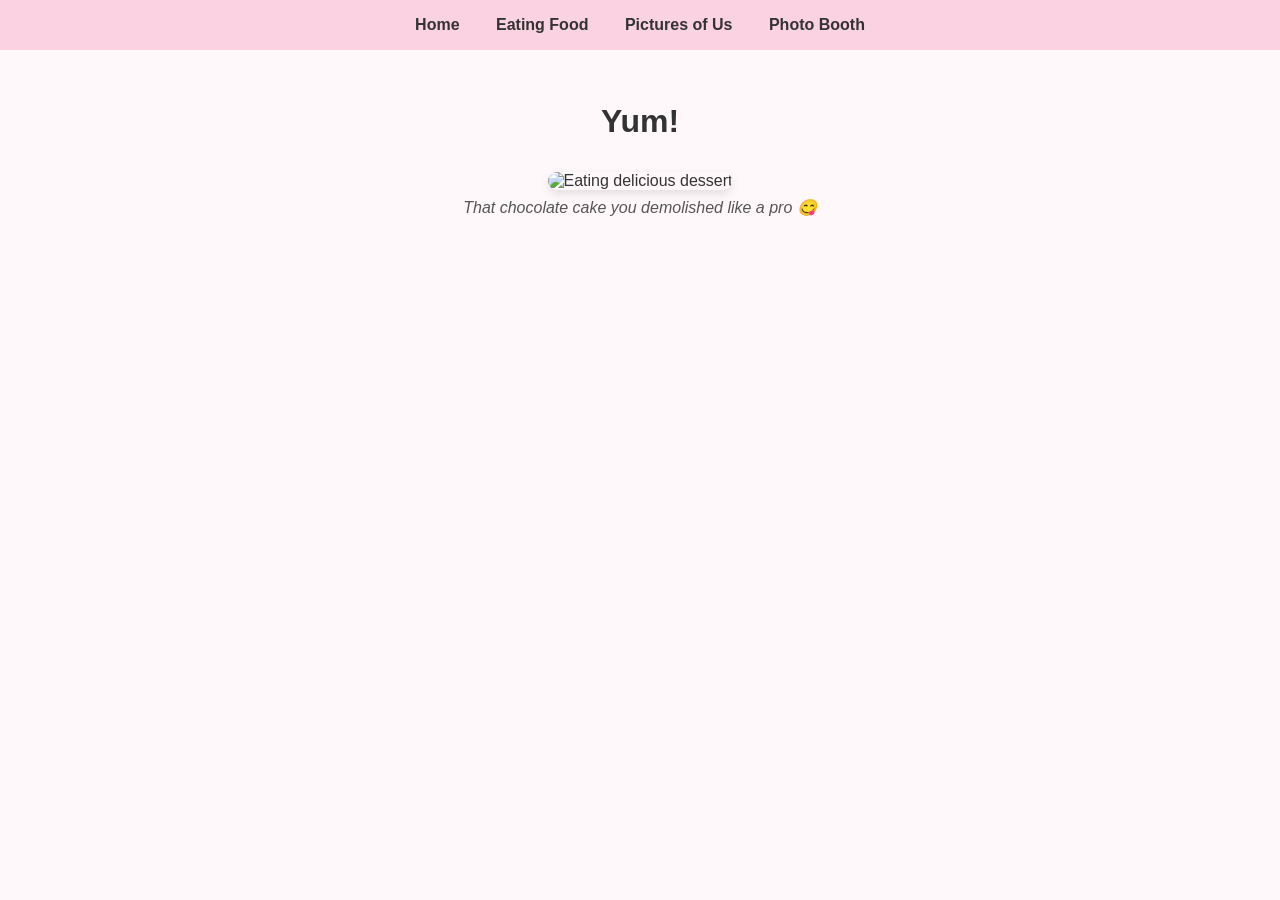
==== eating-food.html @ 68b21d27 "Create eating-food.html" ====
<!DOCTYPE html>
<html lang="en">
<head>
  <meta charset="UTF-8" />
  <title>Eating Food 🍰</title>
  <link rel="stylesheet" href="style.css" />
</head>
<body>
  <nav>
    <a href="index.html">Home</a>
    <a href="eating-food.html">Eating Food</a>
    <a href="pictures-us.html">Pictures of Us</a>
    <a href="photo-booth.html">Photo Booth</a>
  </nav>

  <main>
    <h1>Yum!</h1>
    <figure>
      <img src="food1.jpg" alt="Eating delicious dessert" />
      <figcaption>
        That chocolate cake you demolished like a pro 😋
      </figcaption>
    </figure>
    <!-- Add more <figure> blocks as you like -->
  </main>
</body>
</html>
---- style.css ----
/* style.css */
body {
  margin: 0;
  padding: 0;
  font-family: 'Segoe UI', Tahoma, Geneva, Verdana, sans-serif;
  text-align: center;
  background: #FFF8FB;
  color: #333;
}
nav {
  background: #FAD2E1;
  padding: 1em 0;
}
nav a {
  margin: 0 1em;
  color: #333;
  text-decoration: none;
  font-weight: bold;
}
nav a:hover {
  text-decoration: underline;
}
main {
  padding: 2em;
}
img {
  max-width: 90%;
  height: auto;
  border-radius: 12px;
  box-shadow: 0 4px 10px rgba(0,0,0,0.1);
}
figure {
  margin: 2em auto;
  width: 80%;
}
figcaption {
  margin-top: 0.5em;
  font-style: italic;
  color: #555;
}
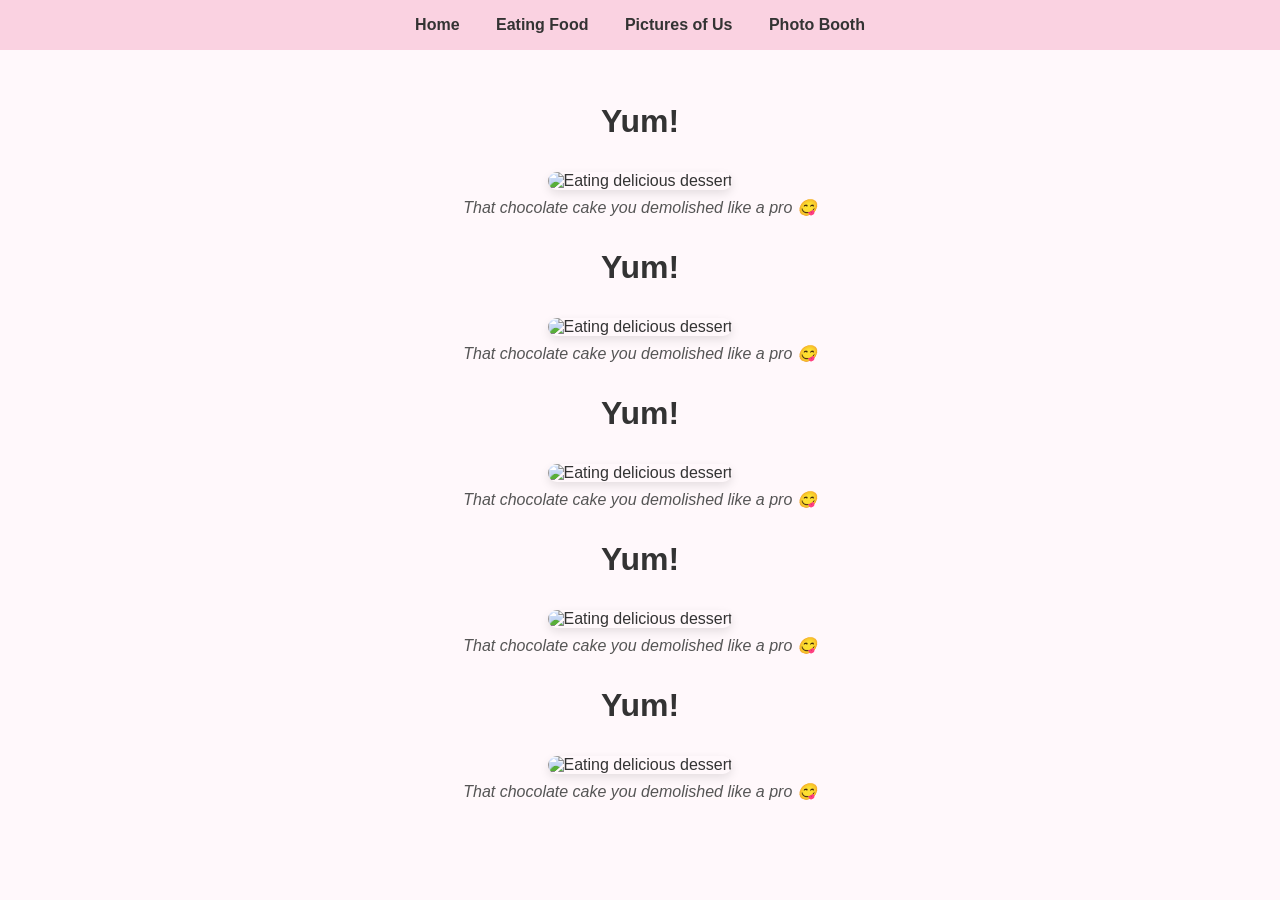
==== commit 284ddaa2: "Update eating-food.html" ====
--- a/eating-food.html
+++ b/eating-food.html
@@ -21,6 +21,34 @@
         That chocolate cake you demolished like a pro 😋
       </figcaption>
     </figure>
+     <h1>Yum!</h1>
+    <figure>
+      <img src="food2.jpg" alt="Eating delicious dessert" />
+      <figcaption>
+        That chocolate cake you demolished like a pro 😋
+      </figcaption>
+    </figure>
+     <h1>Yum!</h1>
+    <figure>
+      <img src="food3.jpg" alt="Eating delicious dessert" />
+      <figcaption>
+        That chocolate cake you demolished like a pro 😋
+      </figcaption>
+    </figure>
+     <h1>Yum!</h1>
+    <figure>
+      <img src="food4.jpg" alt="Eating delicious dessert" />
+      <figcaption>
+        That chocolate cake you demolished like a pro 😋
+      </figcaption>
+    </figure>
+     <h1>Yum!</h1>
+    <figure>
+      <img src="food5.jpg" alt="Eating delicious dessert" />
+      <figcaption>
+        That chocolate cake you demolished like a pro 😋
+      </figcaption>
+    </figure>
     <!-- Add more <figure> blocks as you like -->
   </main>
 </body>
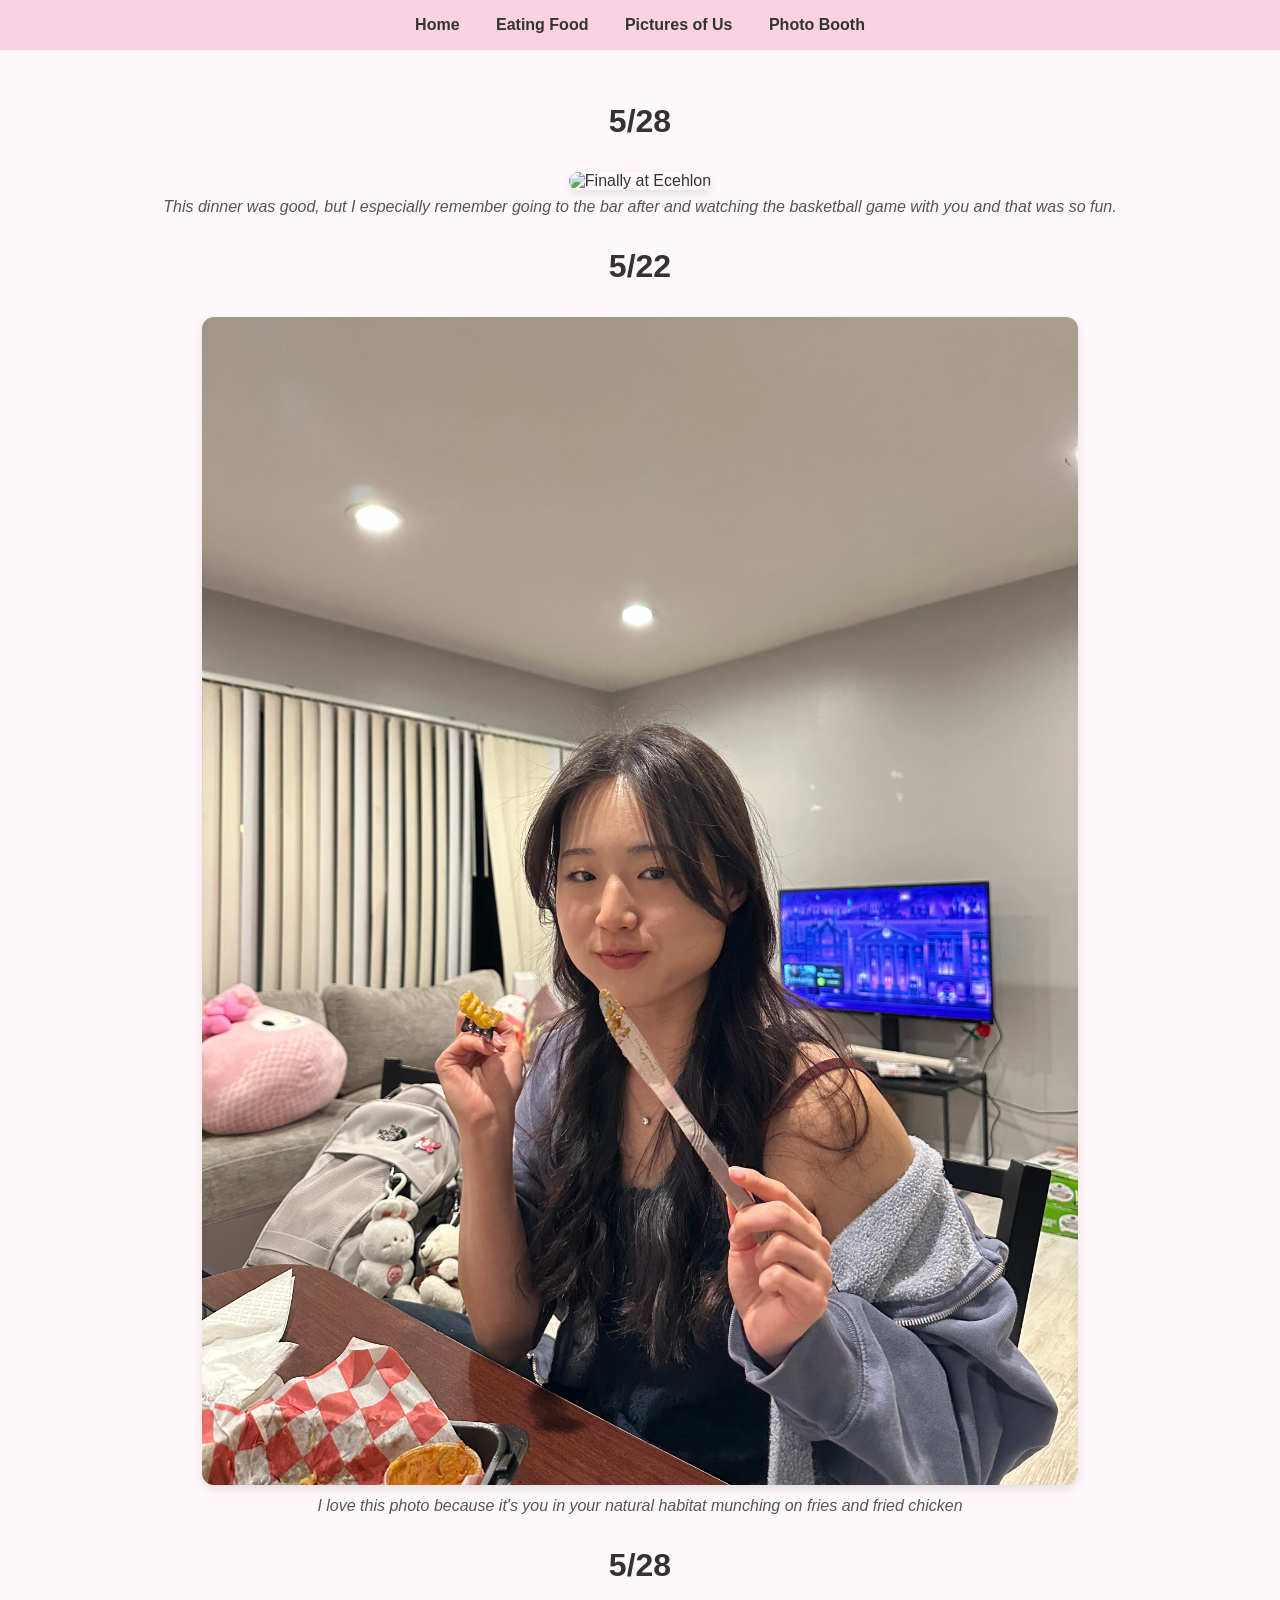
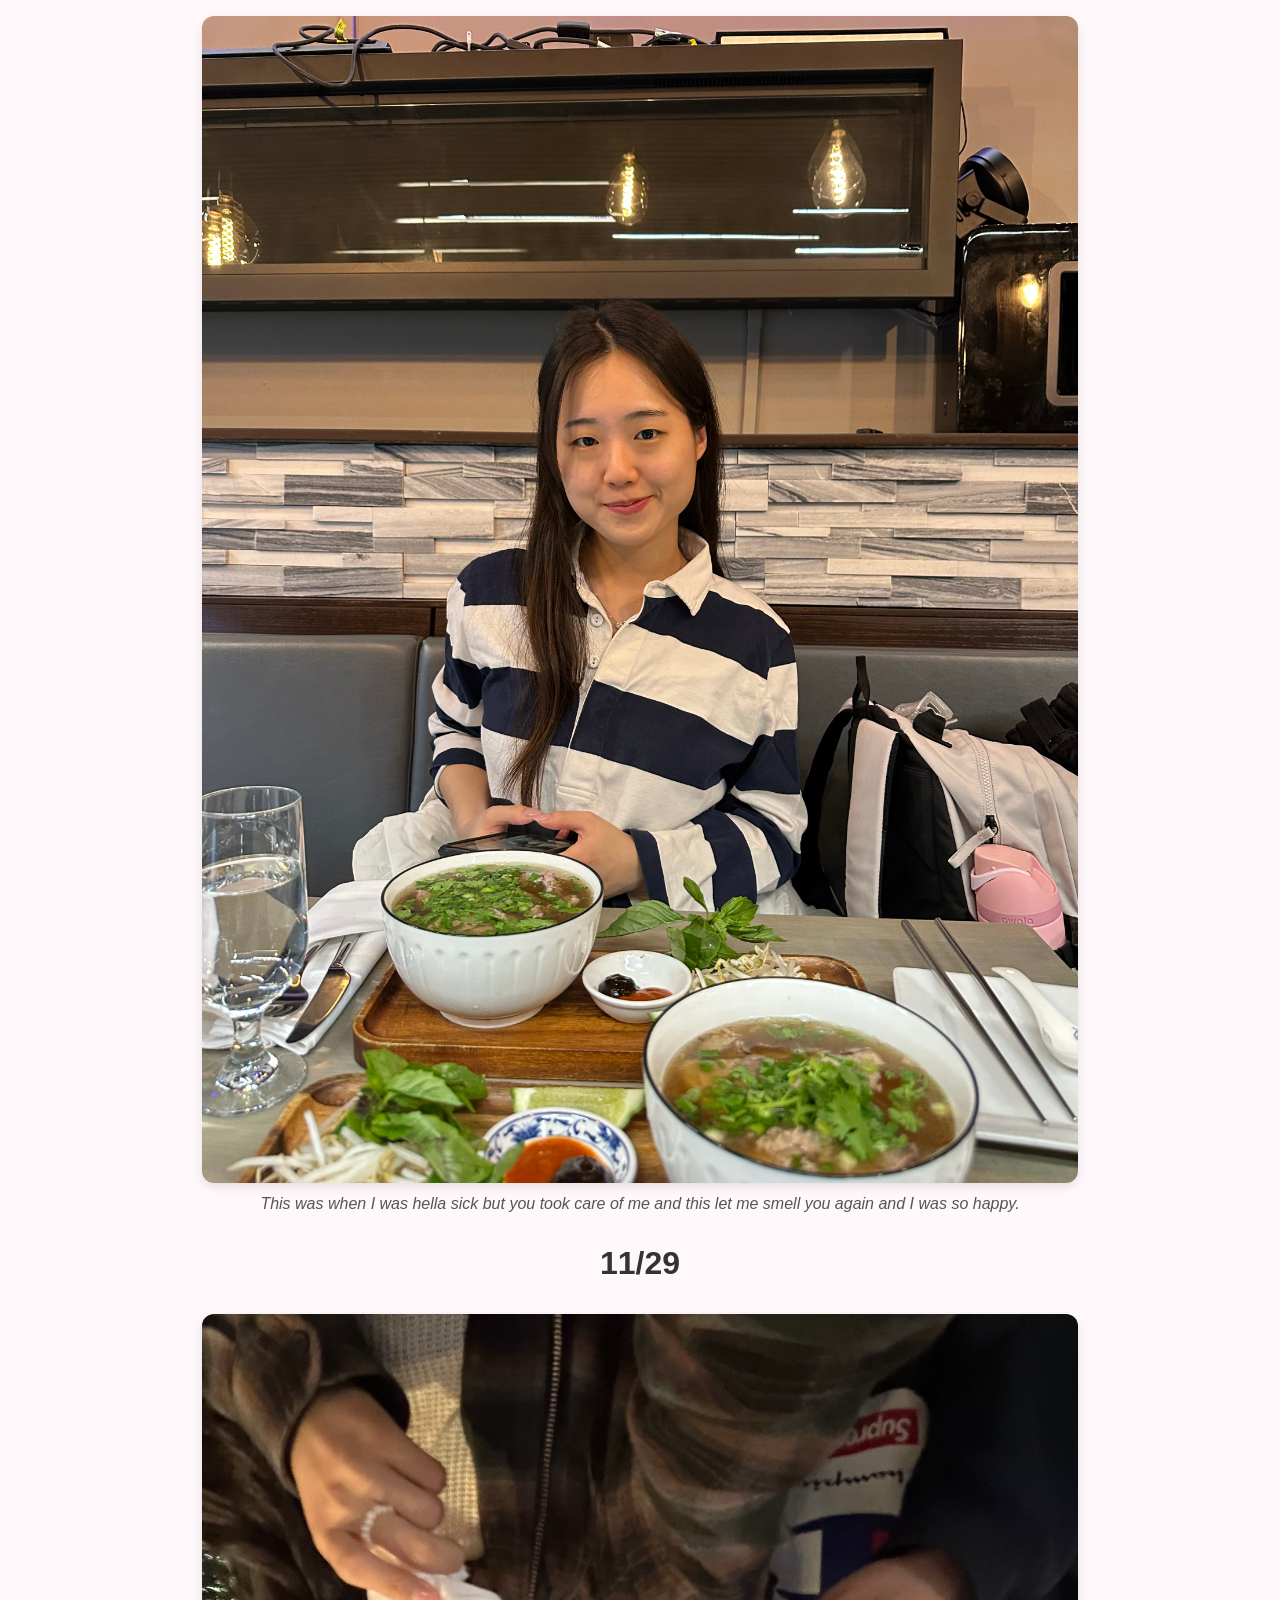
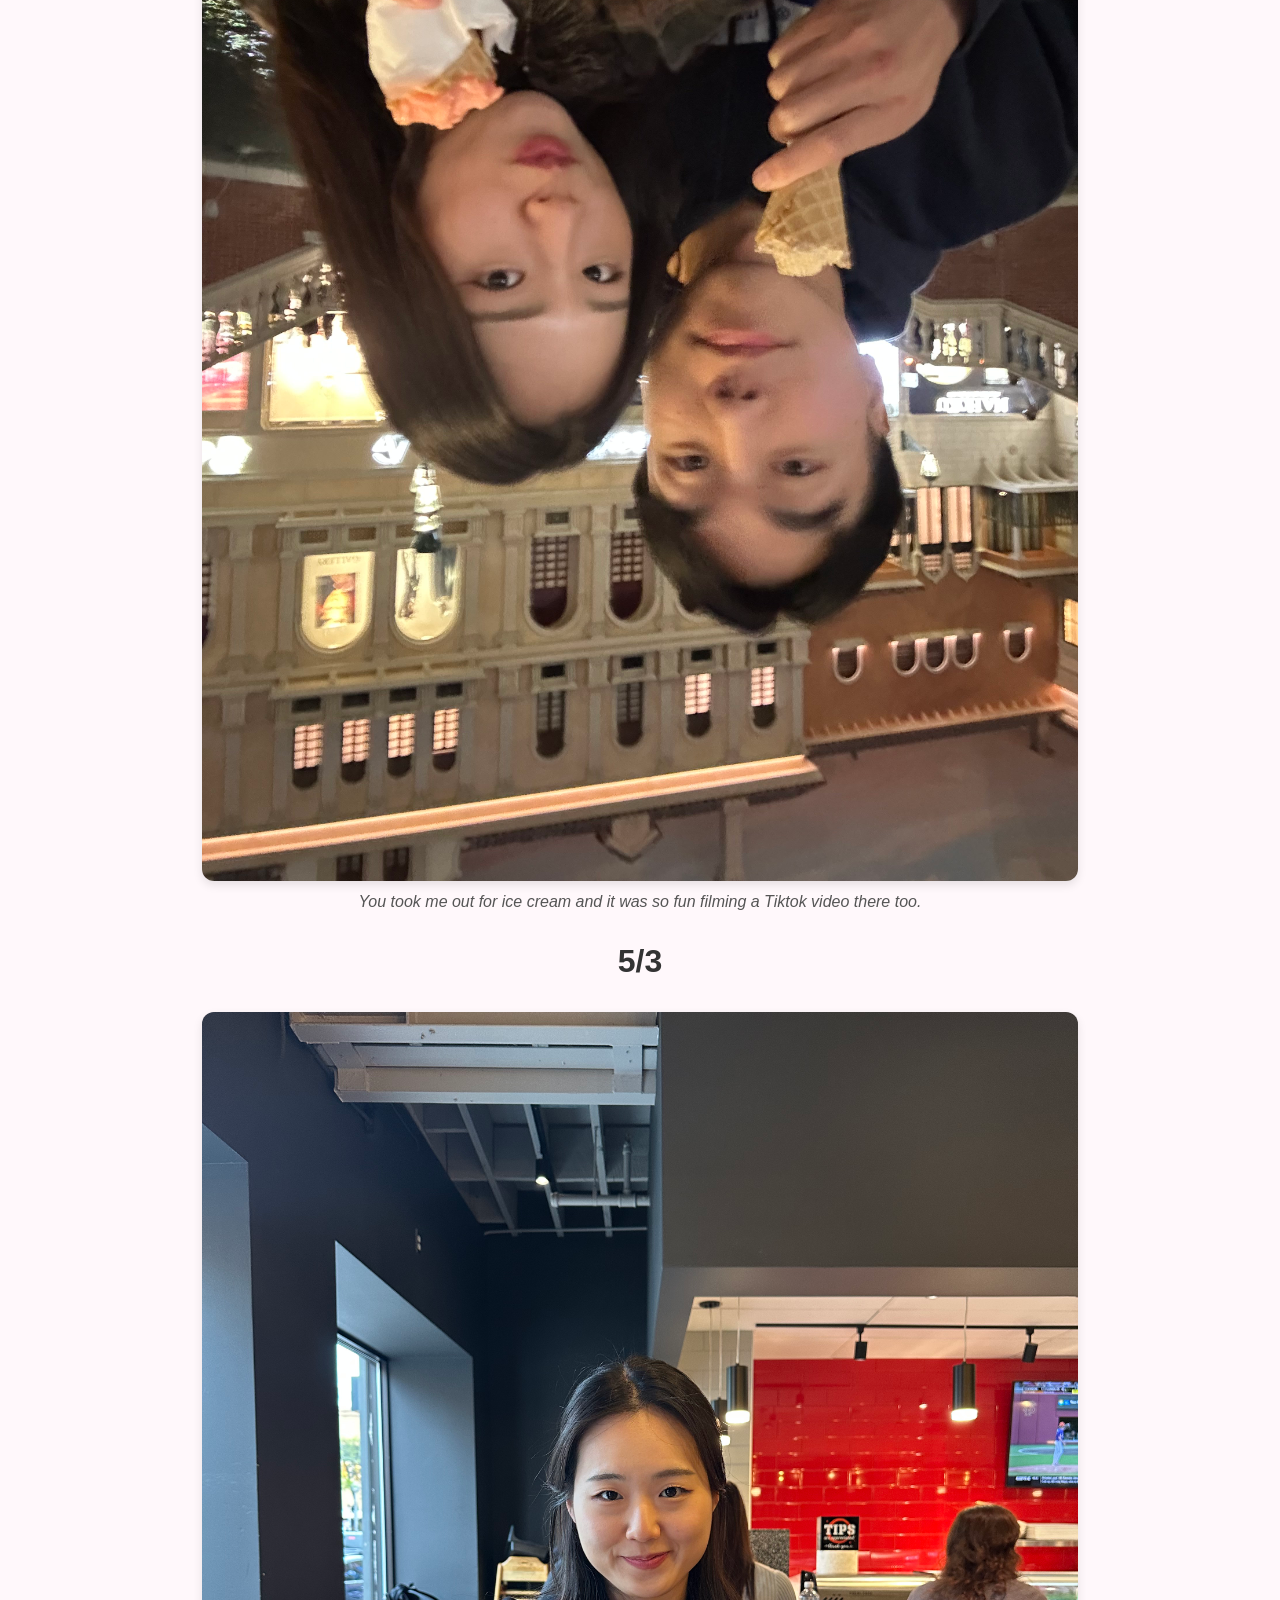
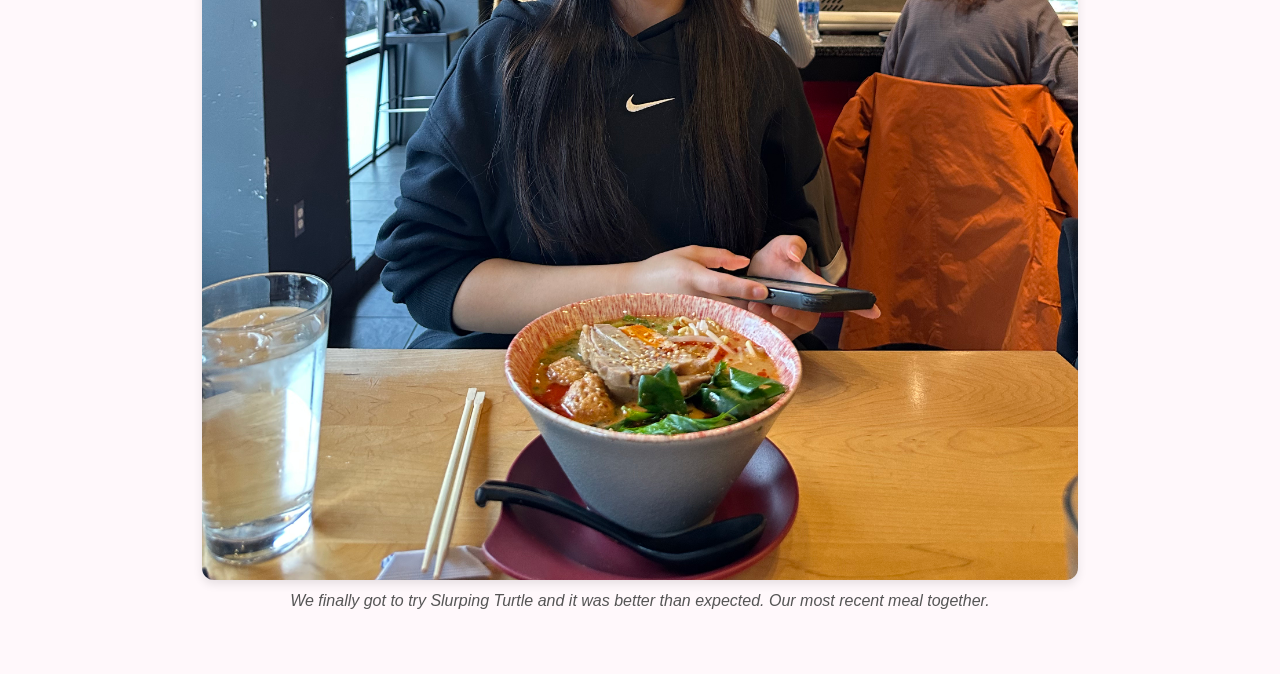
==== commit a92a12a6: "Update eating-food.html" ====
--- a/eating-food.html
+++ b/eating-food.html
@@ -14,39 +14,39 @@
   </nav>
 
   <main>
-    <h1>Yum!</h1>
+    <h1>5/28</h1>
     <figure>
-      <img src="food1.jpg" alt="Eating delicious dessert" />
+      <img src="food15.jpg" alt="Finally at Ecehlon" />
       <figcaption>
-        That chocolate cake you demolished like a pro 😋
+        This dinner was good, but I especially remember going to the bar after and watching the basketball game with you and that was so fun. 
       </figcaption>
     </figure>
-     <h1>Yum!</h1>
+     <h1>5/22</h1>
     <figure>
-      <img src="food2.jpg" alt="Eating delicious dessert" />
+      <img src="food2.jpg" alt="Late night chicken" />
       <figcaption>
-        That chocolate cake you demolished like a pro 😋
+        I love this photo because it's you in your natural habitat munching on fries and fried chicken
       </figcaption>
     </figure>
-     <h1>Yum!</h1>
+     <h1>5/28</h1>
     <figure>
-      <img src="food3.jpg" alt="Eating delicious dessert" />
+      <img src="food4.jpg" alt="Brunch Pho" />
       <figcaption>
-        That chocolate cake you demolished like a pro 😋
+        This was when I was hella sick but you took care of me and this let me smell you again and I was so happy.
       </figcaption>
     </figure>
-     <h1>Yum!</h1>
+     <h1>11/29</h1>
     <figure>
-      <img src="food4.jpg" alt="Eating delicious dessert" />
+      <img src="food7.jpg" alt="2 desserts" />
       <figcaption>
-        That chocolate cake you demolished like a pro 😋
+        You took me out for ice cream and it was so fun filming a Tiktok video there too.
       </figcaption>
     </figure>
-     <h1>Yum!</h1>
+     <h1>5/3</h1>
     <figure>
-      <img src="food5.jpg" alt="Eating delicious dessert" />
+      <img src="food17.jpg" alt="Slurping Turtle" />
       <figcaption>
-        That chocolate cake you demolished like a pro 😋
+        We finally got to try Slurping Turtle and it was better than expected. Our most recent meal together.
       </figcaption>
     </figure>
     <!-- Add more <figure> blocks as you like -->
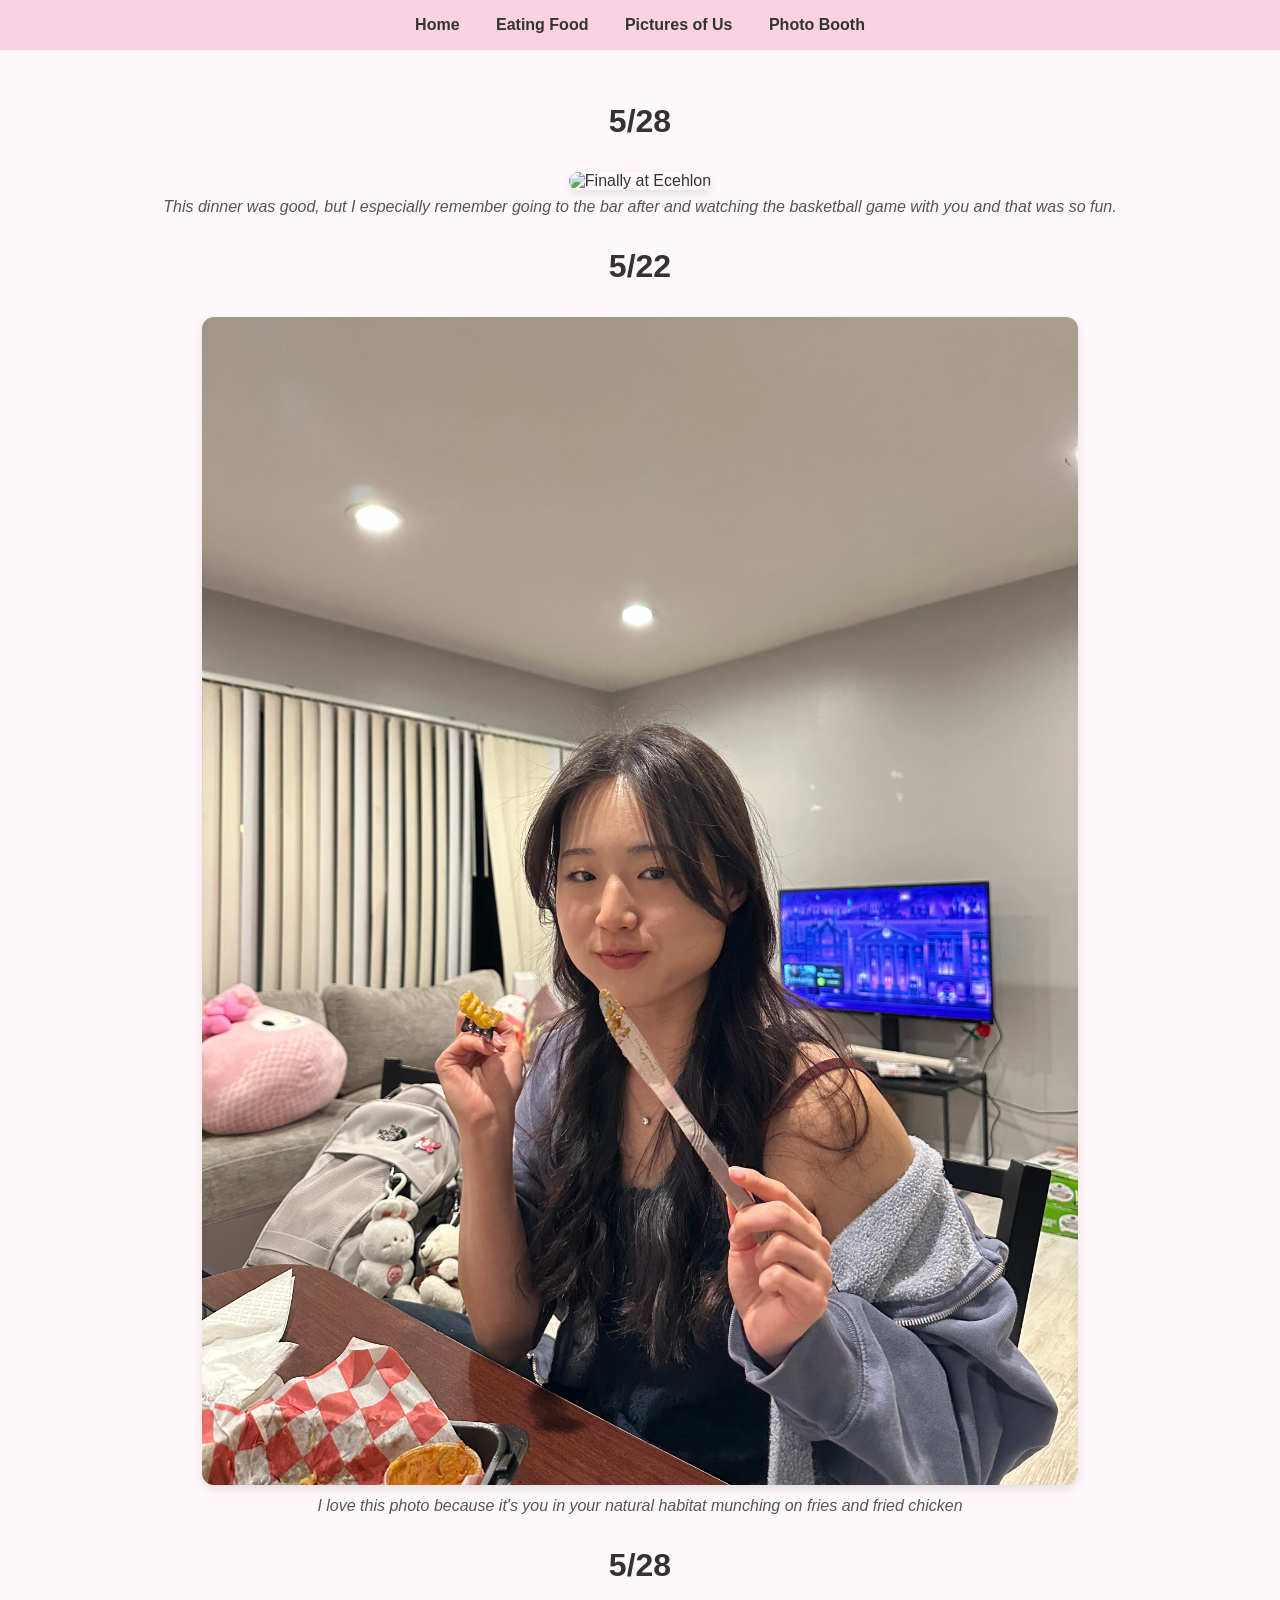
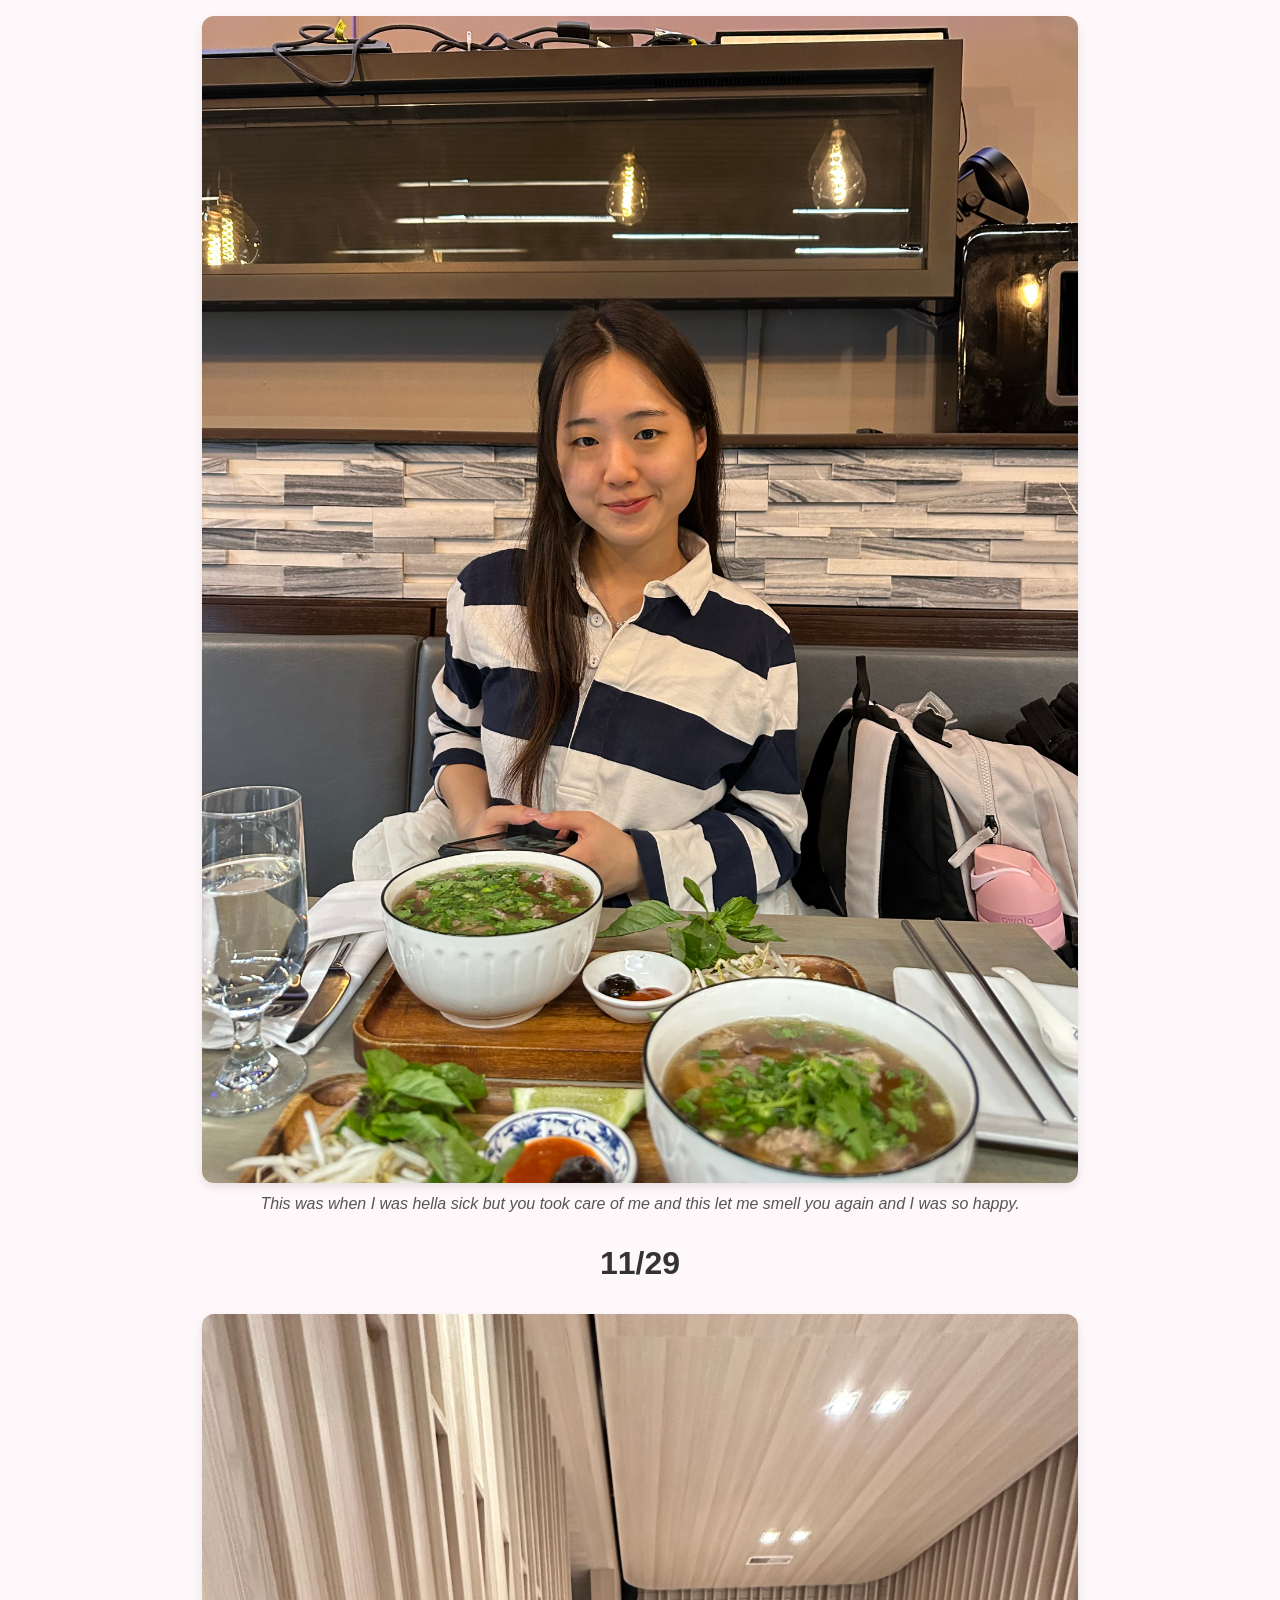
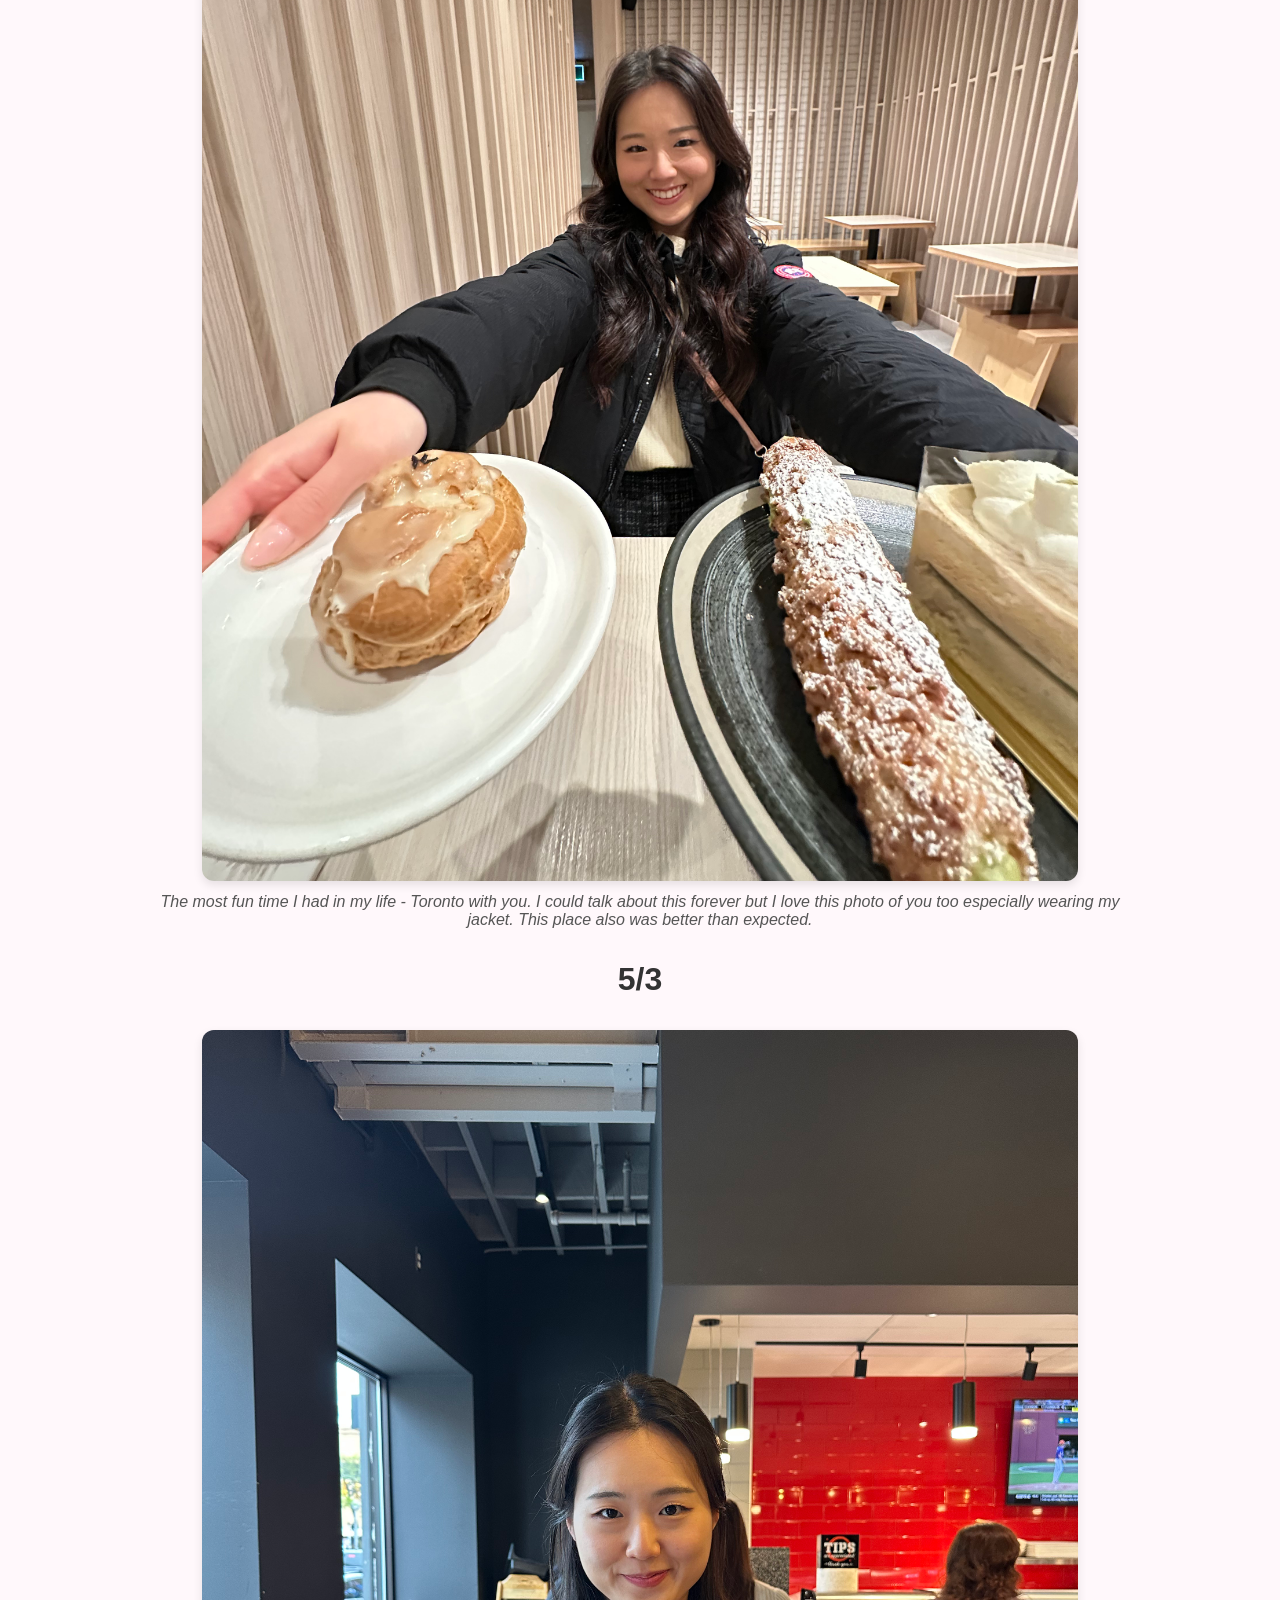
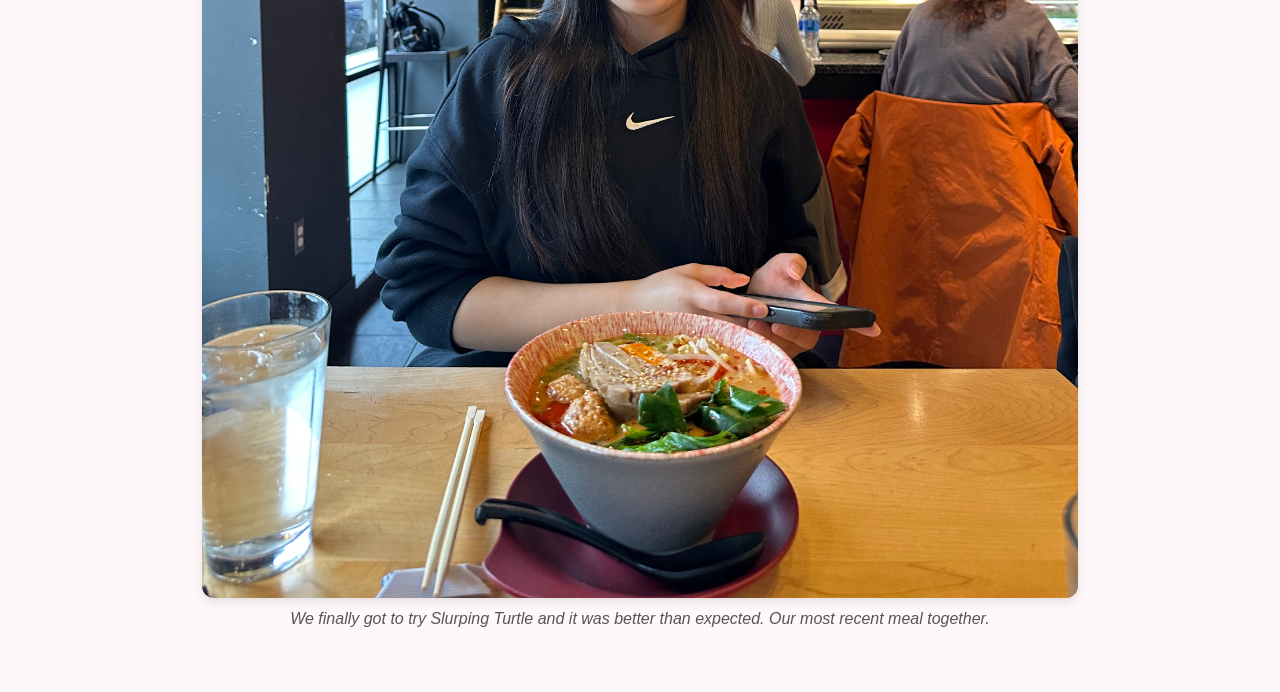
==== commit 59ac6006: "Update eating-food.html" ====
--- a/eating-food.html
+++ b/eating-food.html
@@ -37,9 +37,9 @@
     </figure>
      <h1>11/29</h1>
     <figure>
-      <img src="food7.jpg" alt="2 desserts" />
+      <img src="food10.jpg" alt="2 desserts" />
       <figcaption>
-        You took me out for ice cream and it was so fun filming a Tiktok video there too.
+        The most fun time I had in my life - Toronto with you. I could talk about this forever but I love this photo of you too especially wearing my jacket. This place also was better than expected.
       </figcaption>
     </figure>
      <h1>5/3</h1>
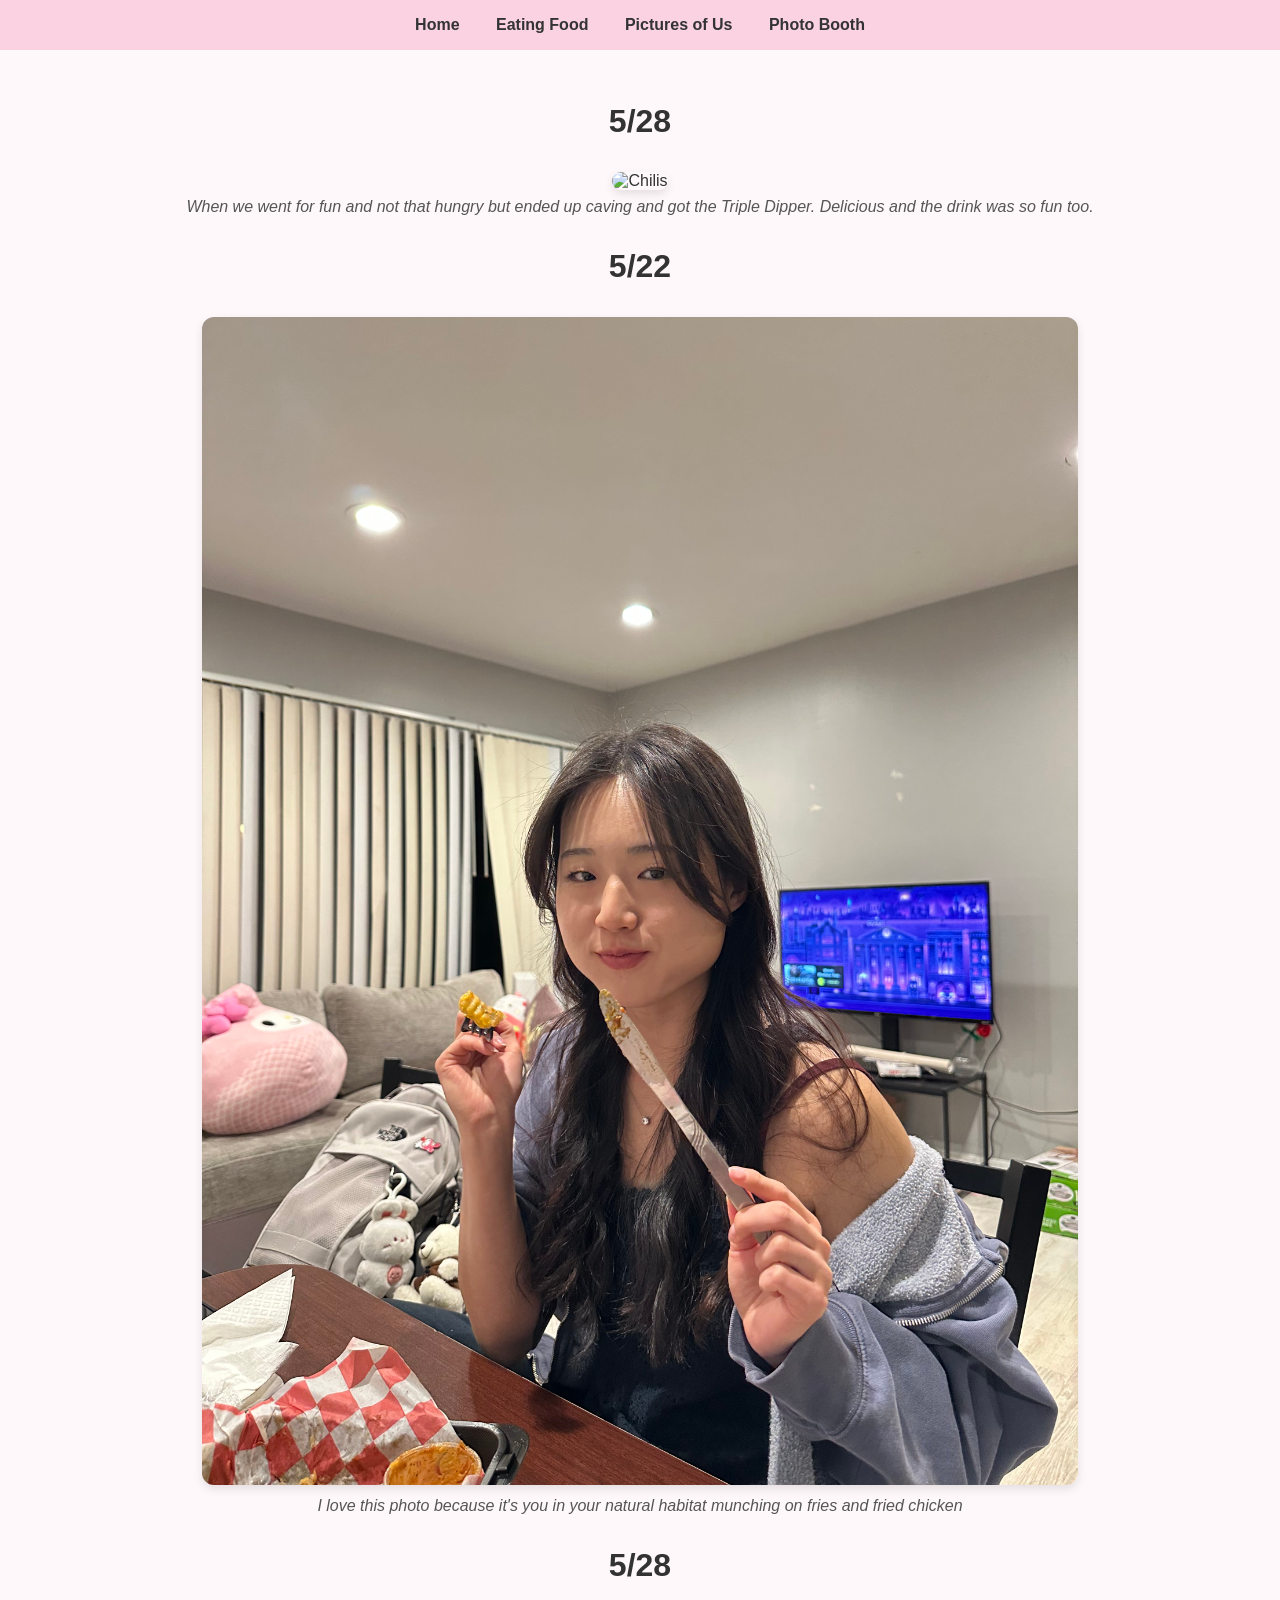
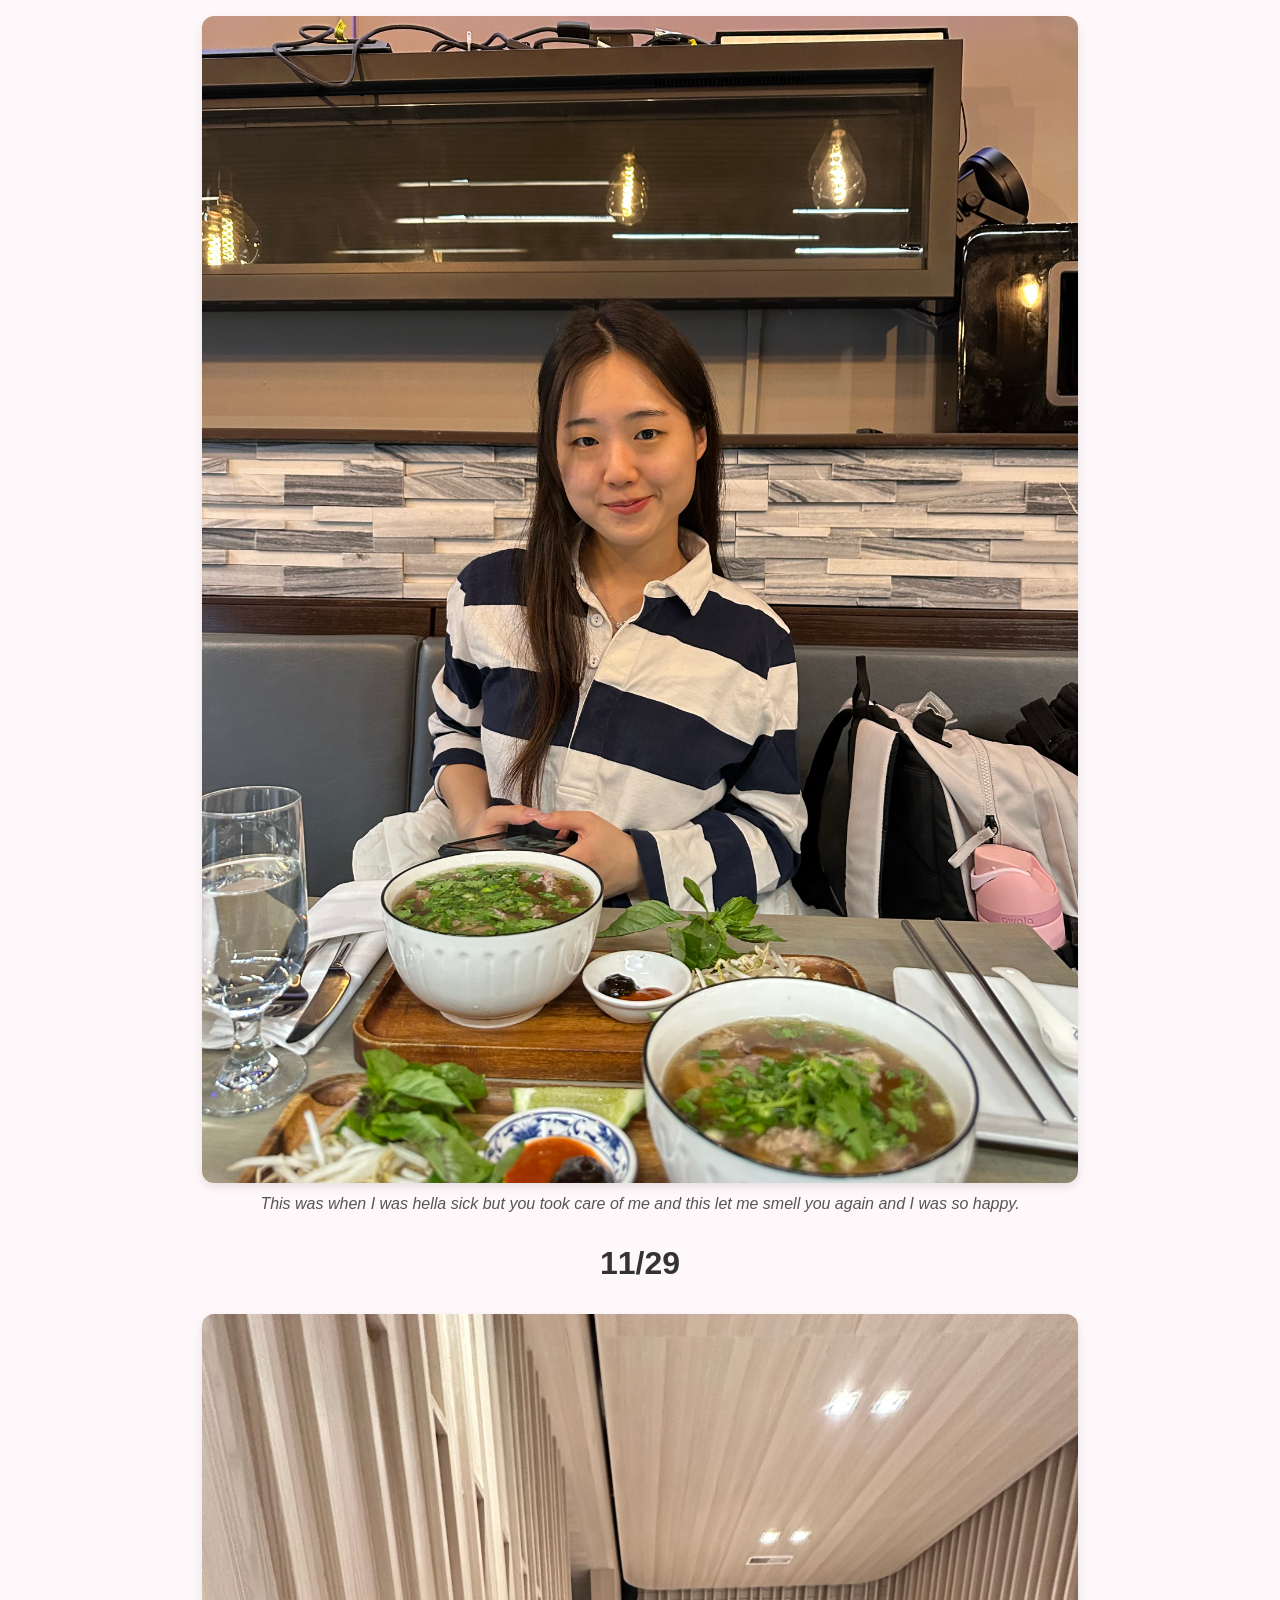
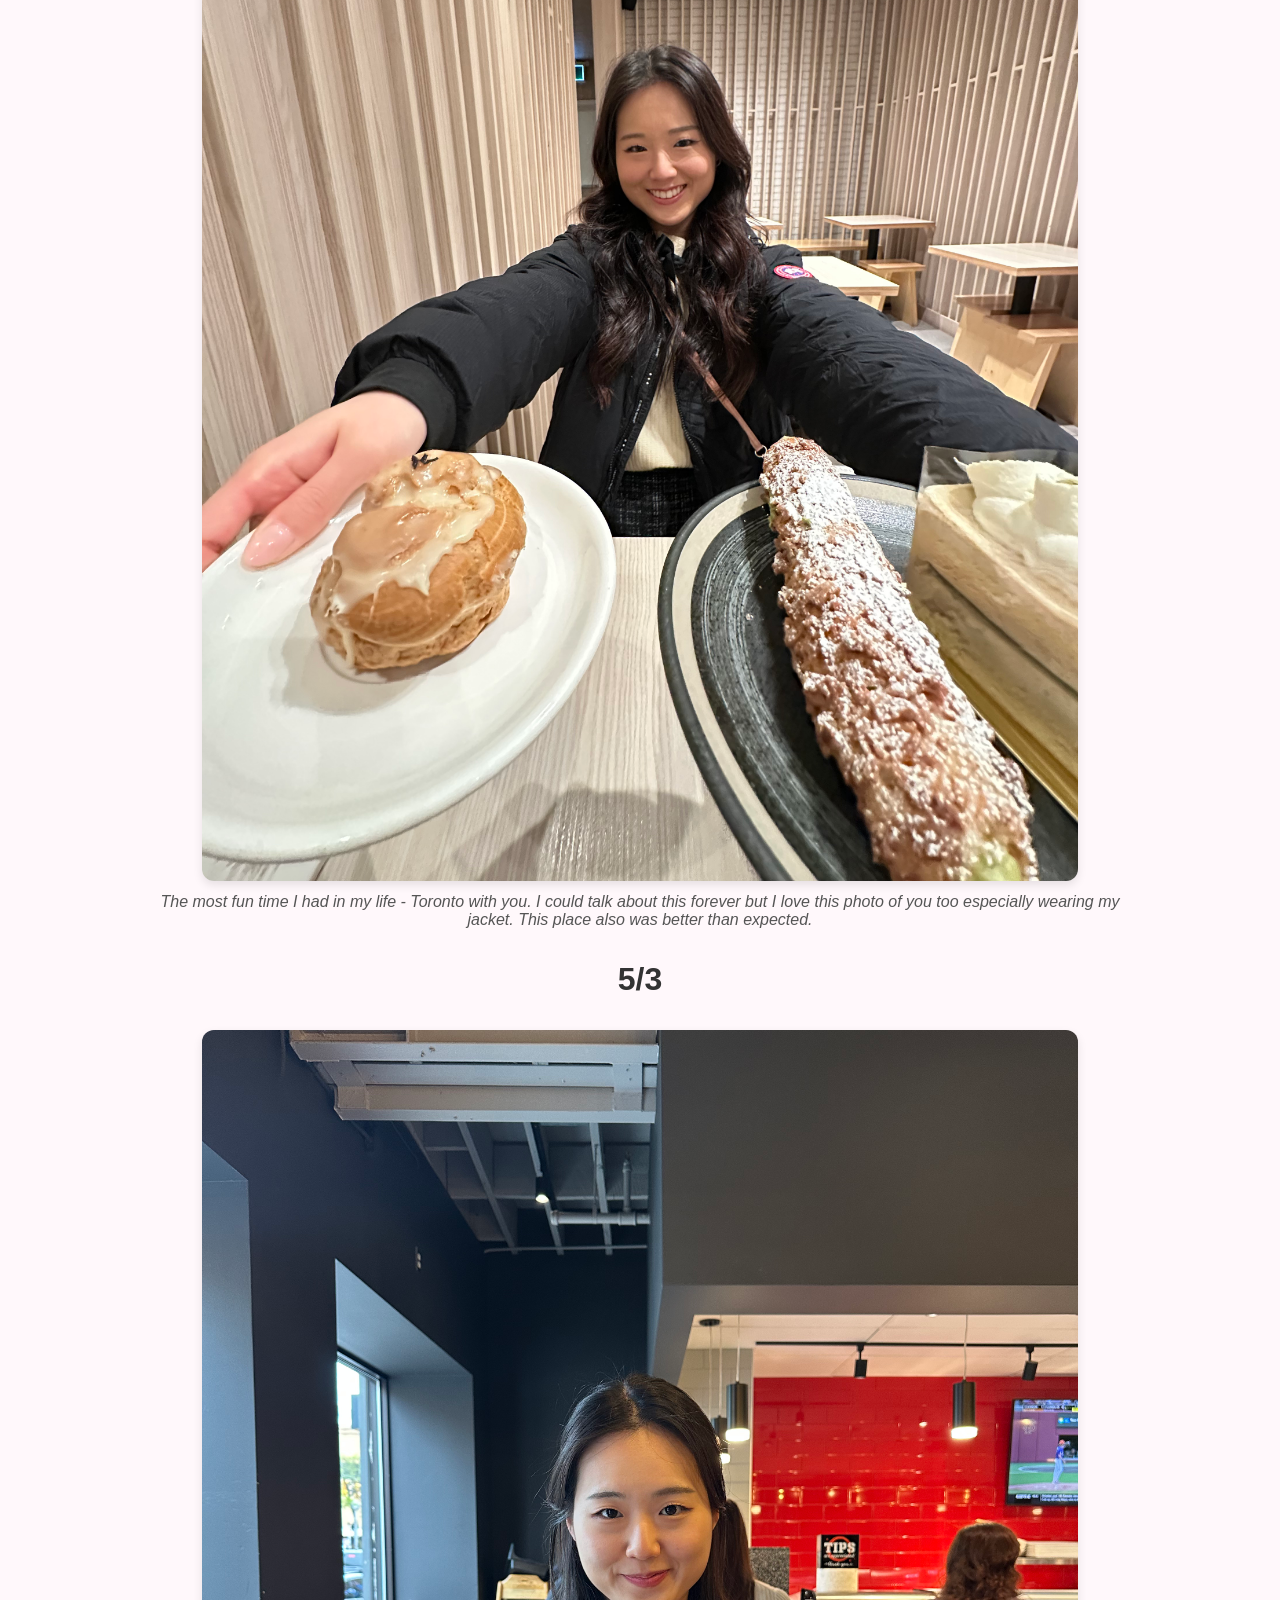
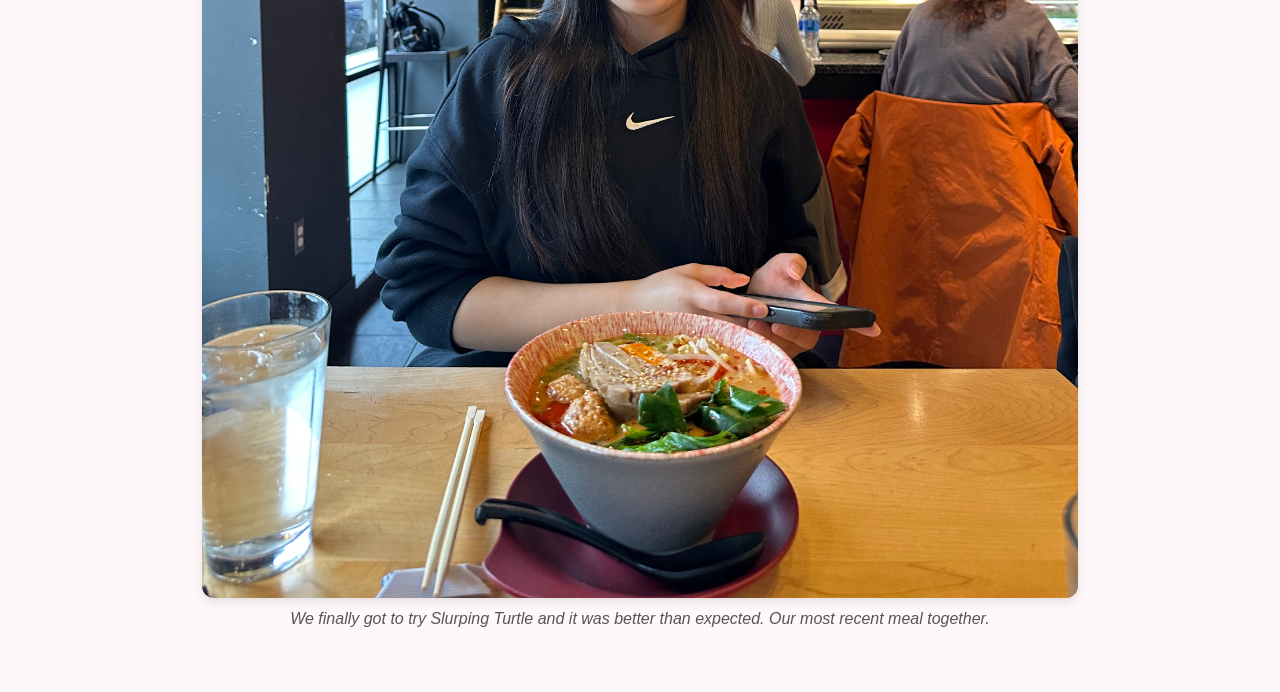
==== commit 933fdbc3: "Update eating-food.html" ====
--- a/eating-food.html
+++ b/eating-food.html
@@ -16,9 +16,9 @@
   <main>
     <h1>5/28</h1>
     <figure>
-      <img src="food15.jpg" alt="Finally at Ecehlon" />
+      <img src="food16.jpg" alt="Chilis" />
       <figcaption>
-        This dinner was good, but I especially remember going to the bar after and watching the basketball game with you and that was so fun. 
+        When we went for fun and not that hungry but ended up caving and got the Triple Dipper. Delicious and the drink was so fun too. 
       </figcaption>
     </figure>
      <h1>5/22</h1>
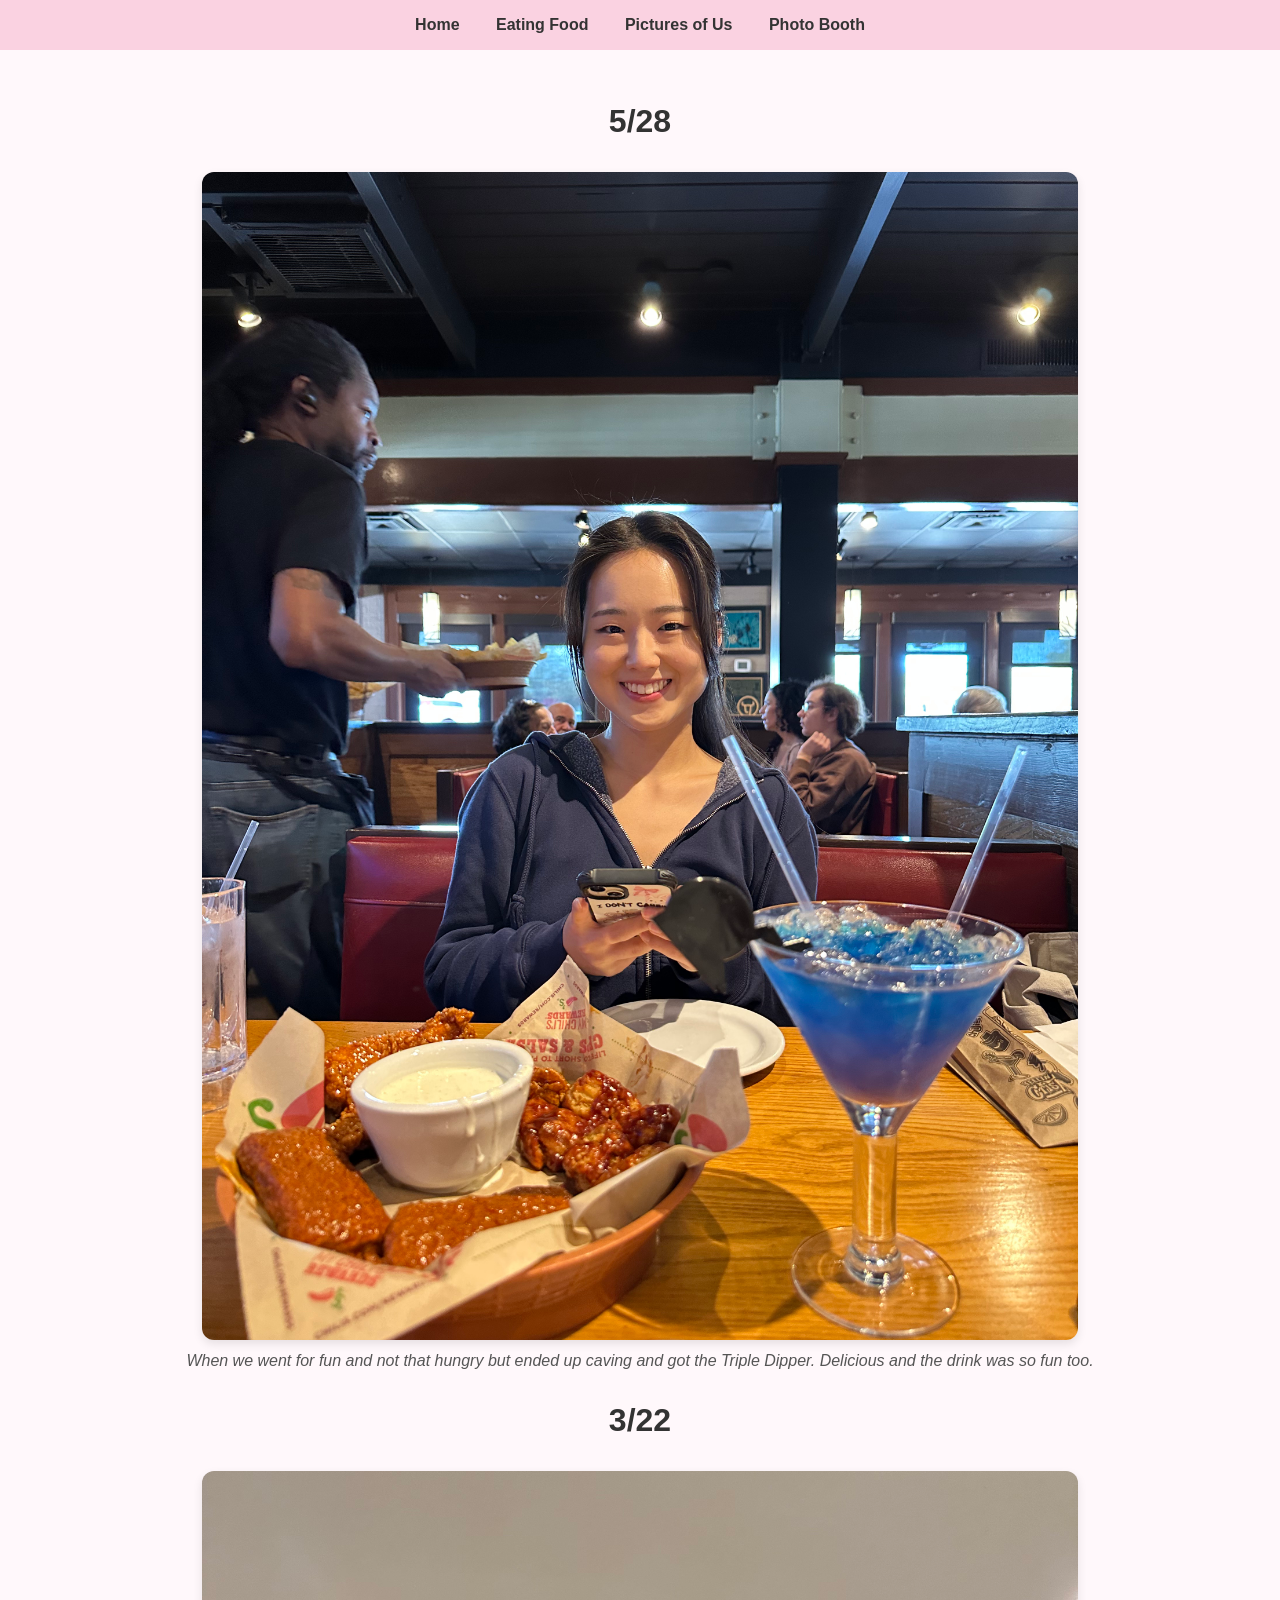
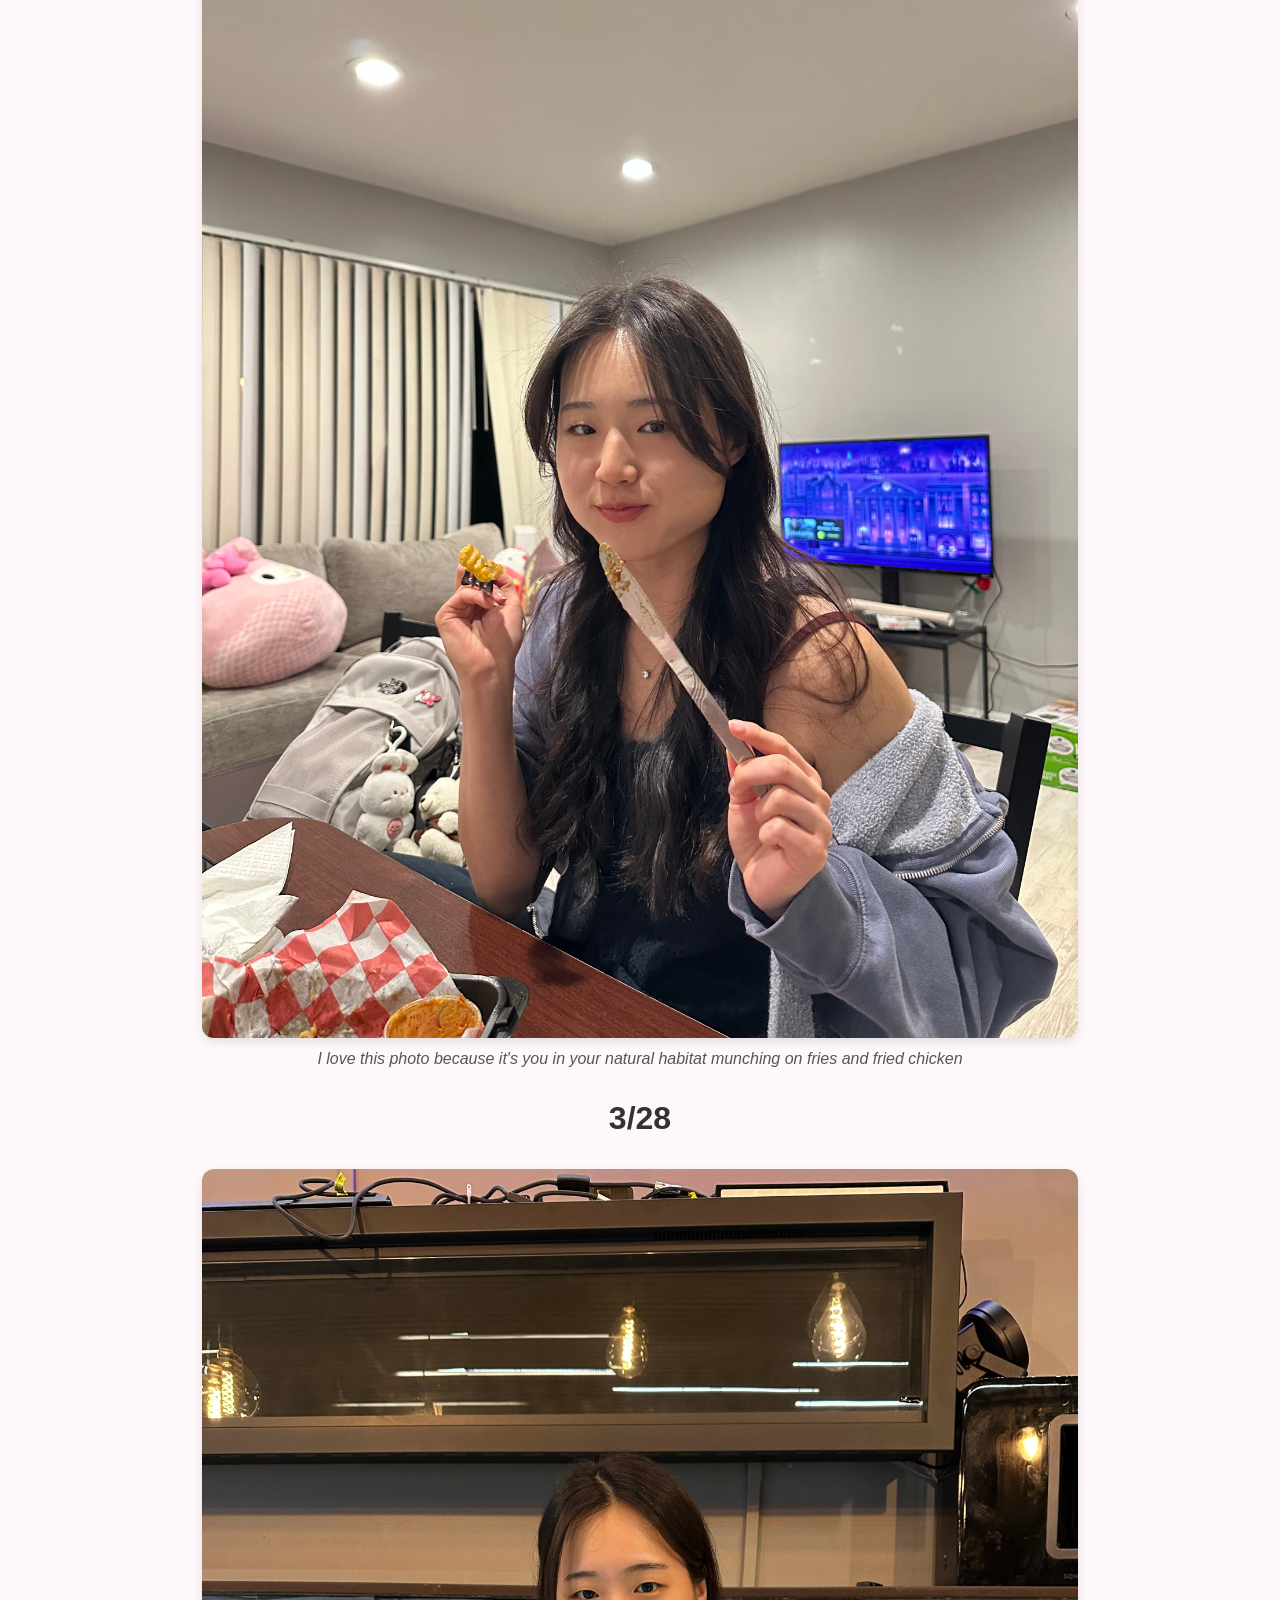
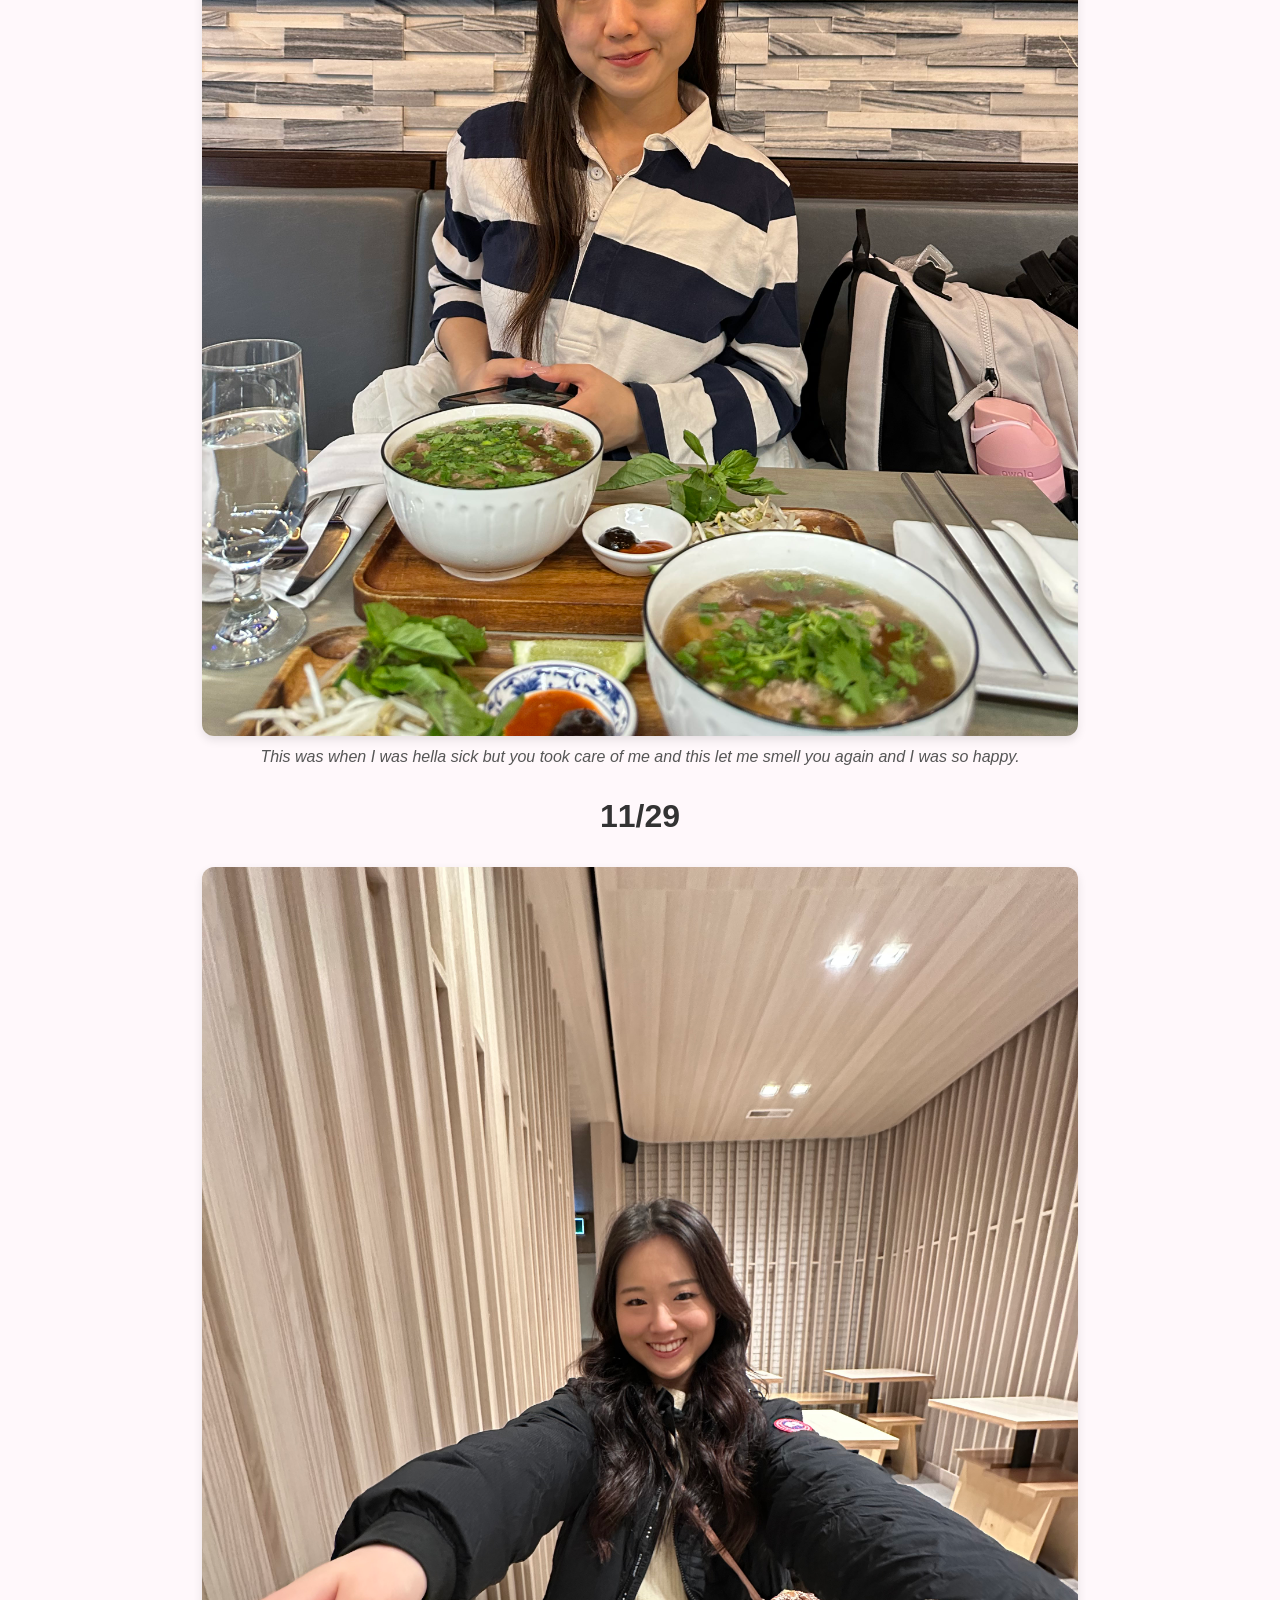
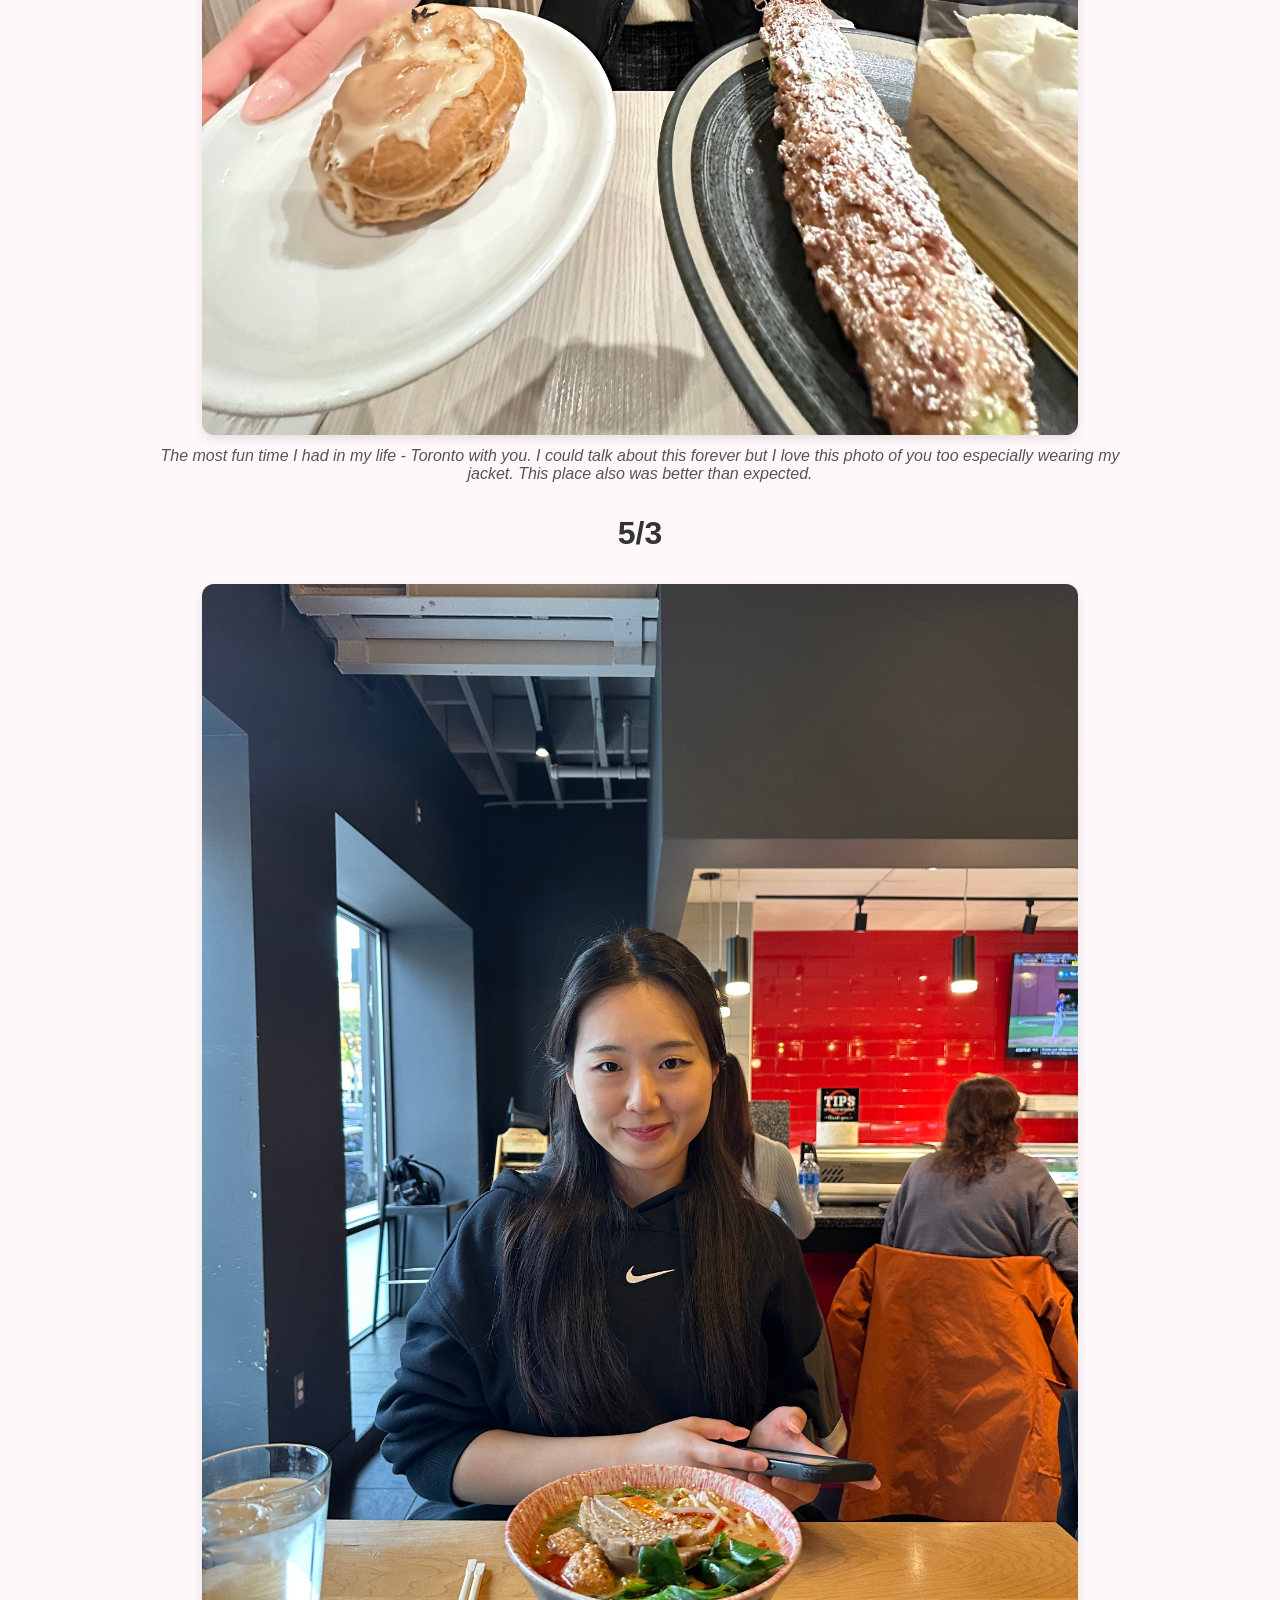
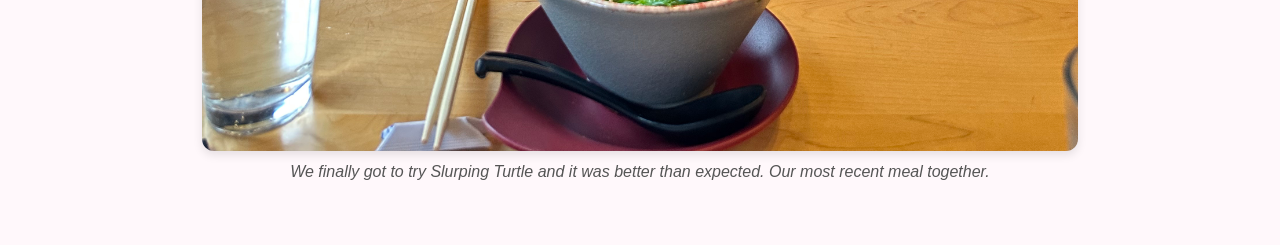
==== commit f4fa49dd: "Update eating-food.html" ====
--- a/eating-food.html
+++ b/eating-food.html
@@ -21,14 +21,14 @@
         When we went for fun and not that hungry but ended up caving and got the Triple Dipper. Delicious and the drink was so fun too. 
       </figcaption>
     </figure>
-     <h1>5/22</h1>
+     <h1>3/22</h1>
     <figure>
       <img src="food2.jpg" alt="Late night chicken" />
       <figcaption>
         I love this photo because it's you in your natural habitat munching on fries and fried chicken
       </figcaption>
     </figure>
-     <h1>5/28</h1>
+     <h1>3/28</h1>
     <figure>
       <img src="food4.jpg" alt="Brunch Pho" />
       <figcaption>
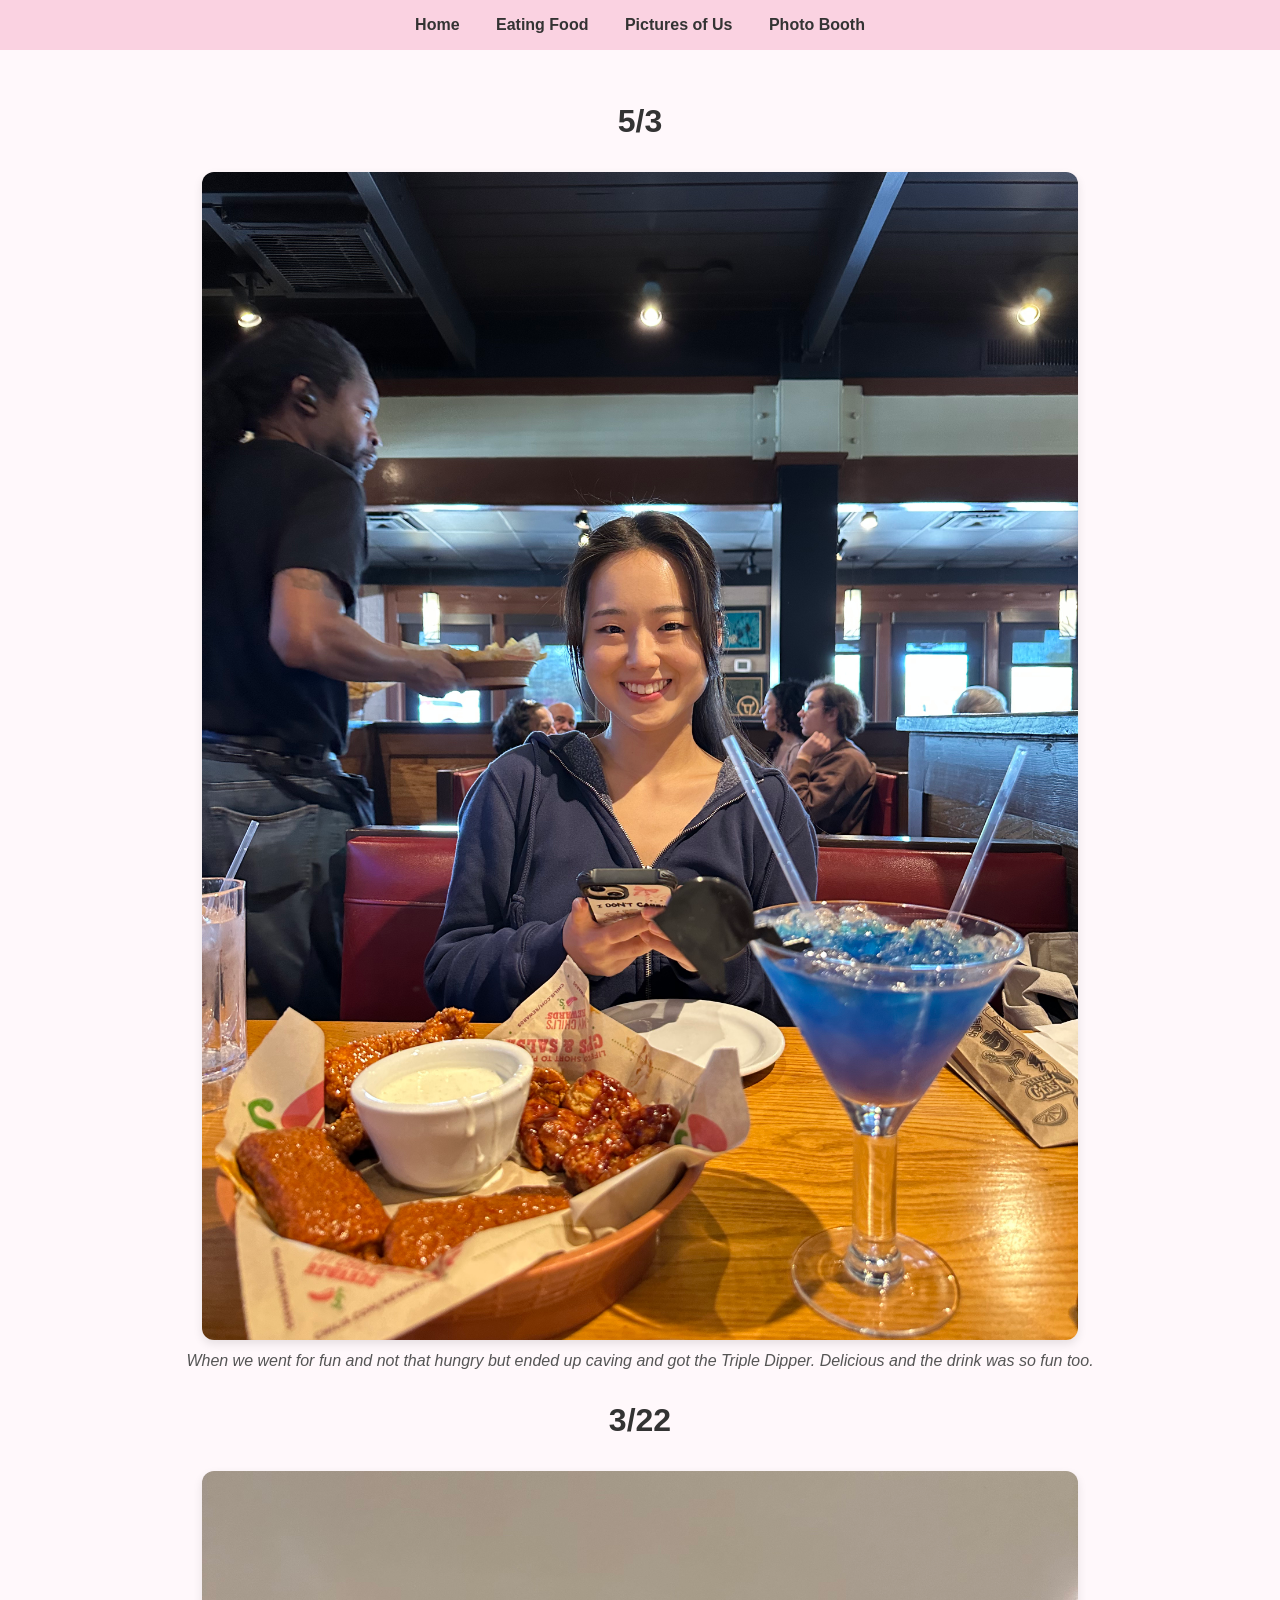
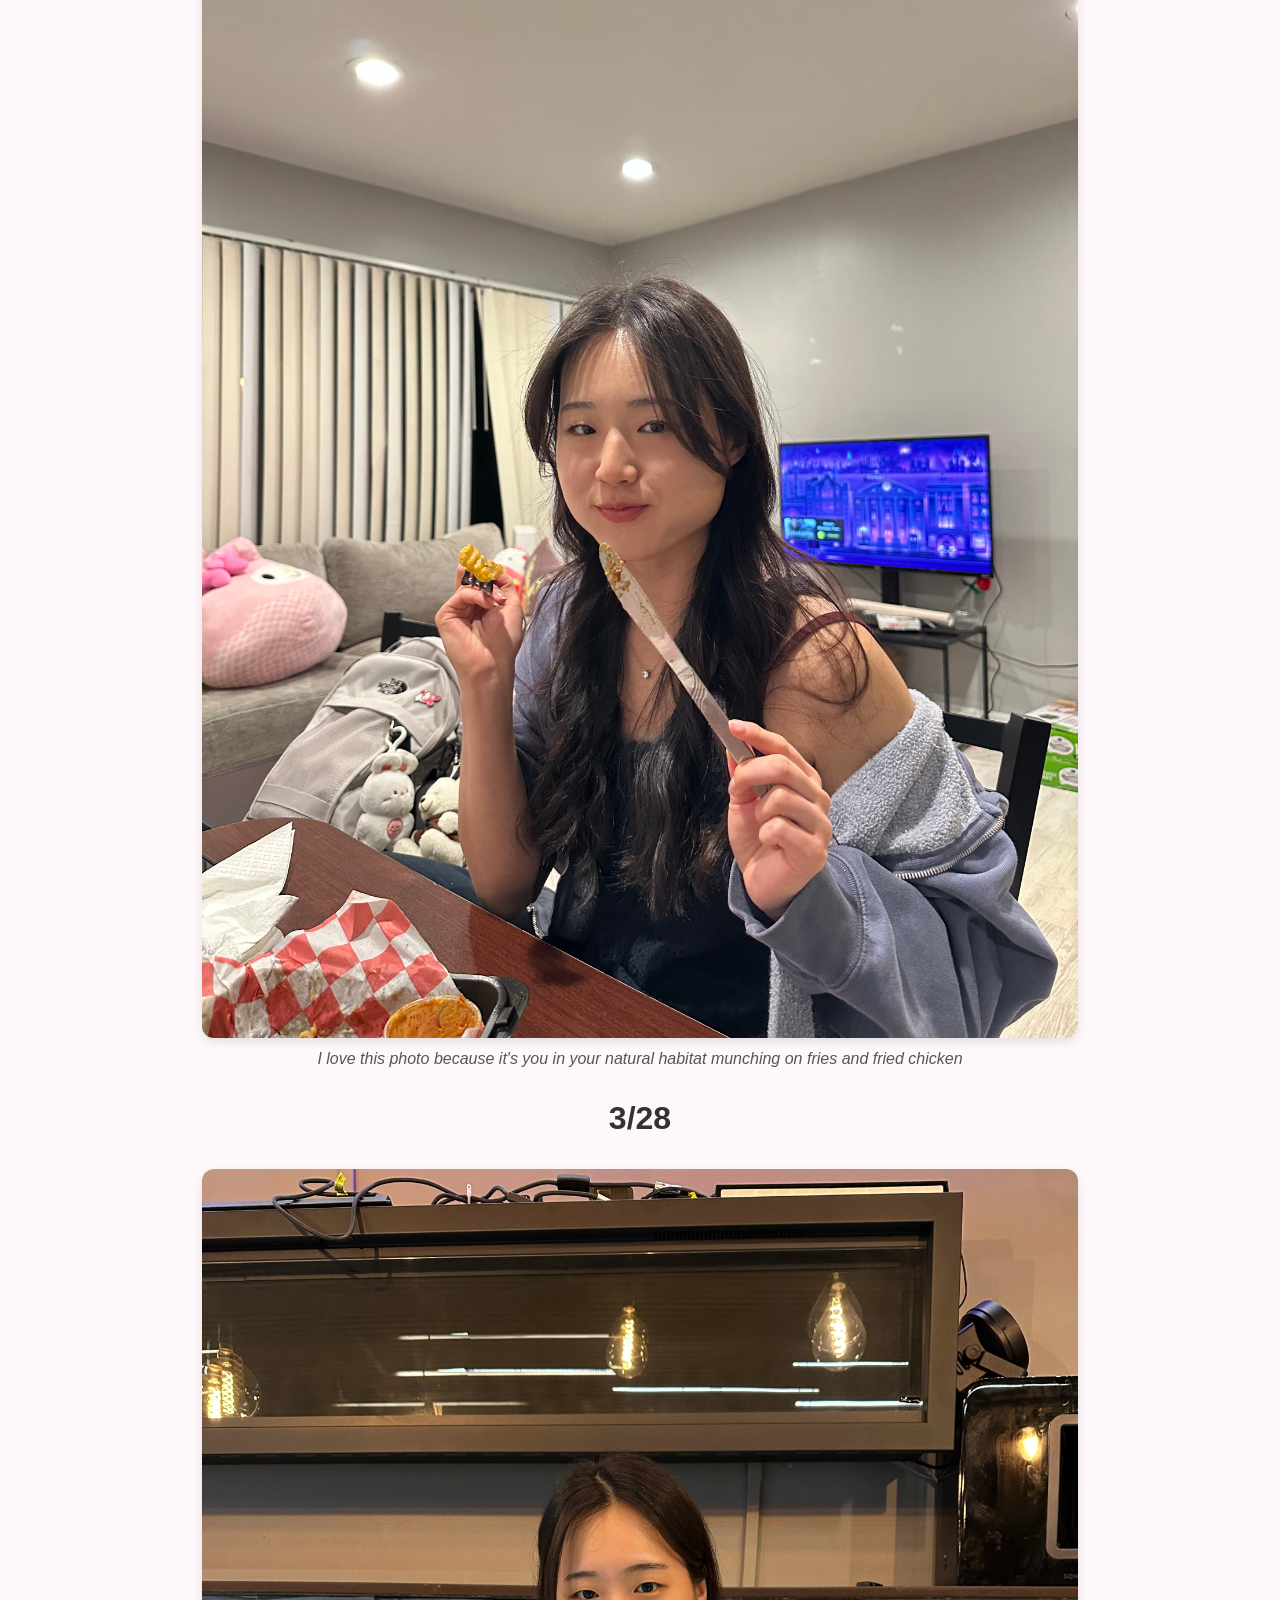
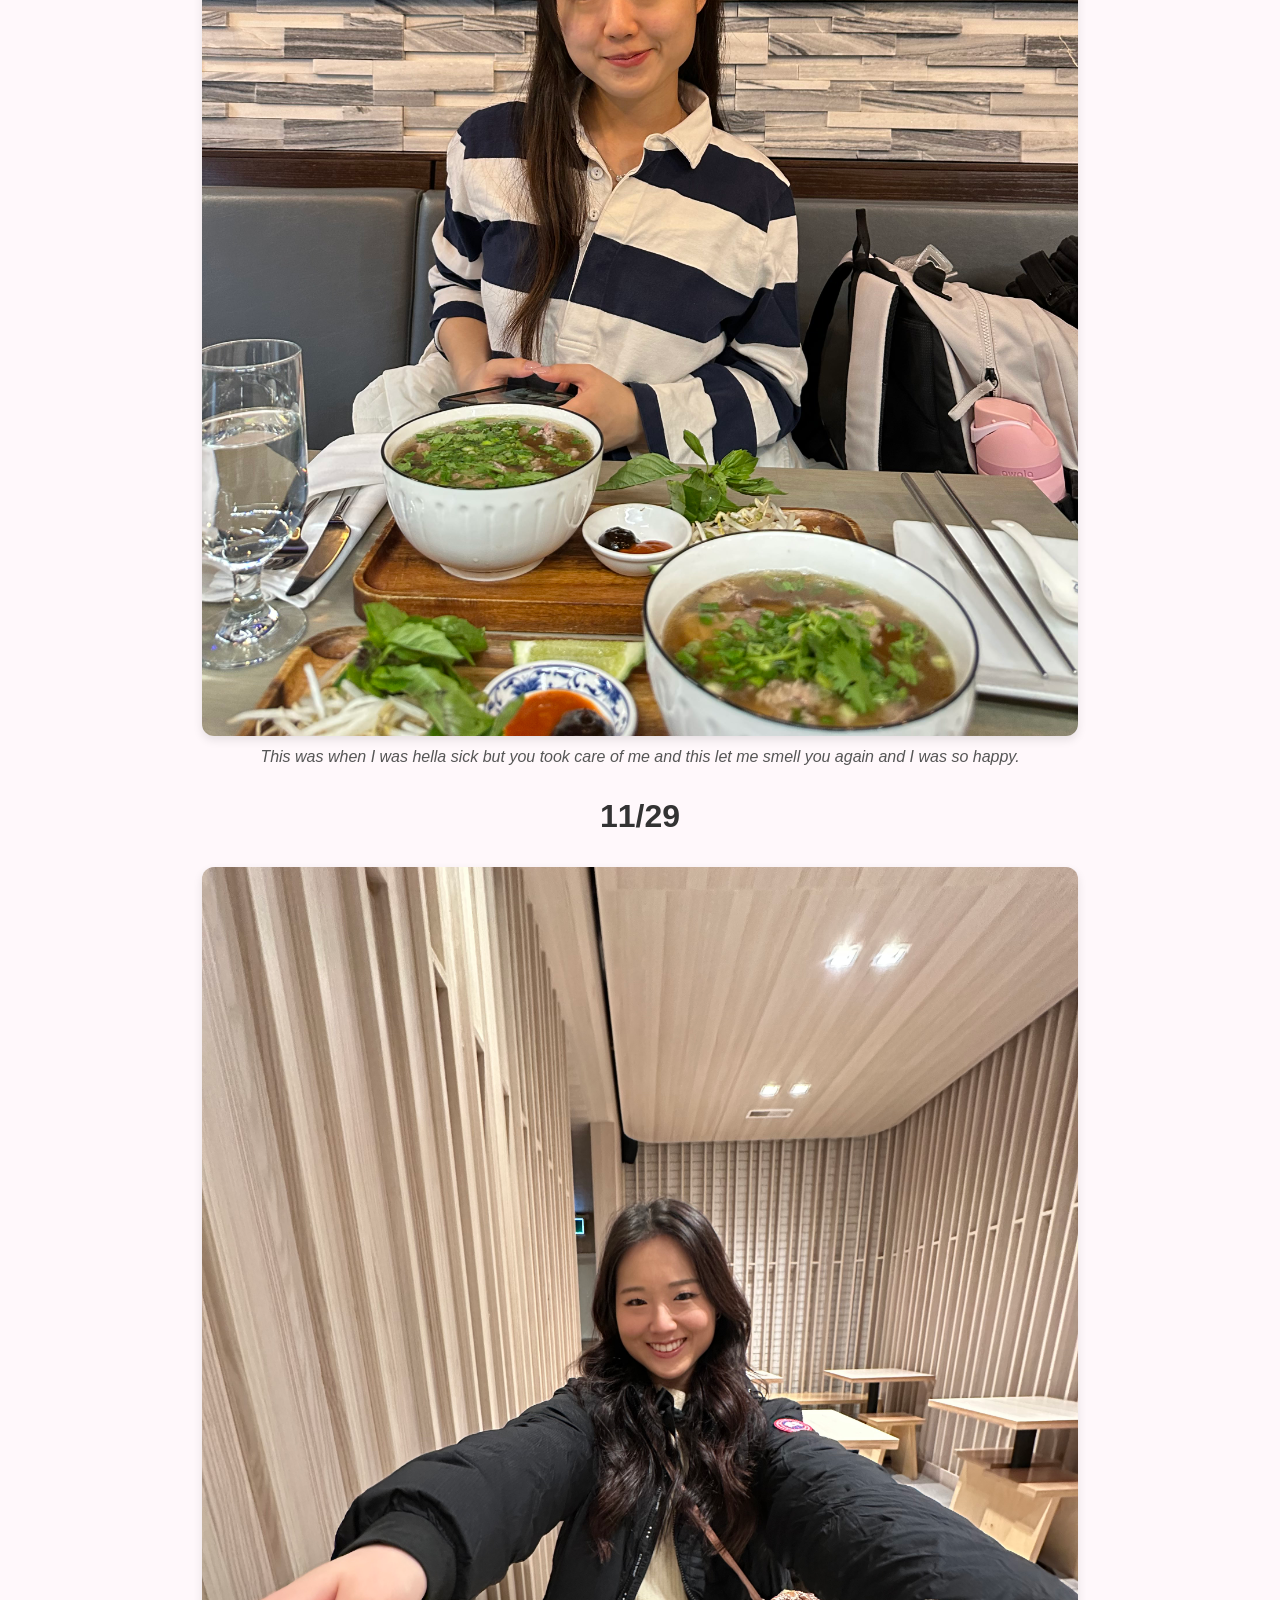
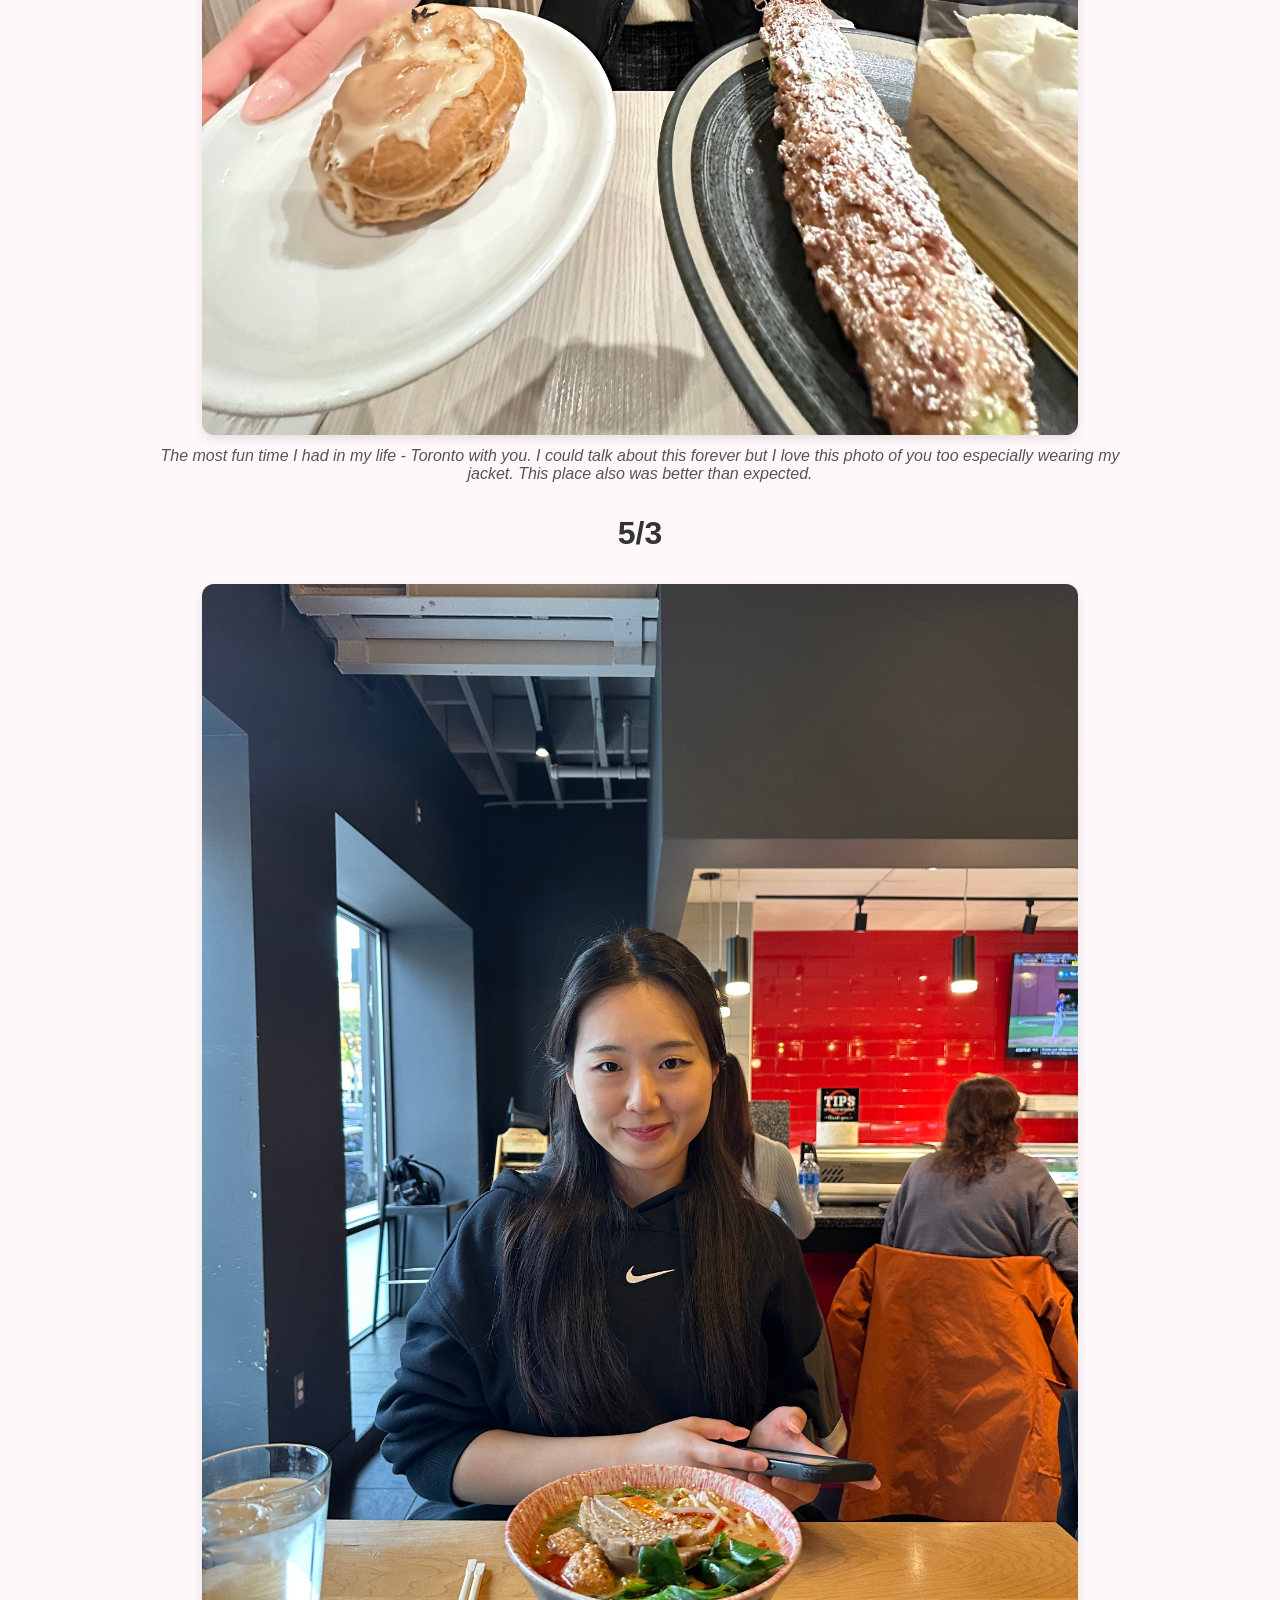
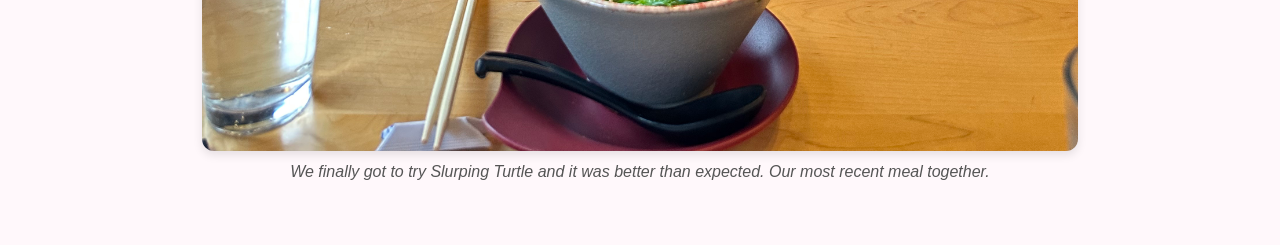
==== commit bea9e2f9: "Update eating-food.html" ====
--- a/eating-food.html
+++ b/eating-food.html
@@ -14,7 +14,7 @@
   </nav>
 
   <main>
-    <h1>5/28</h1>
+    <h1>5/3</h1>
     <figure>
       <img src="food16.jpg" alt="Chilis" />
       <figcaption>
